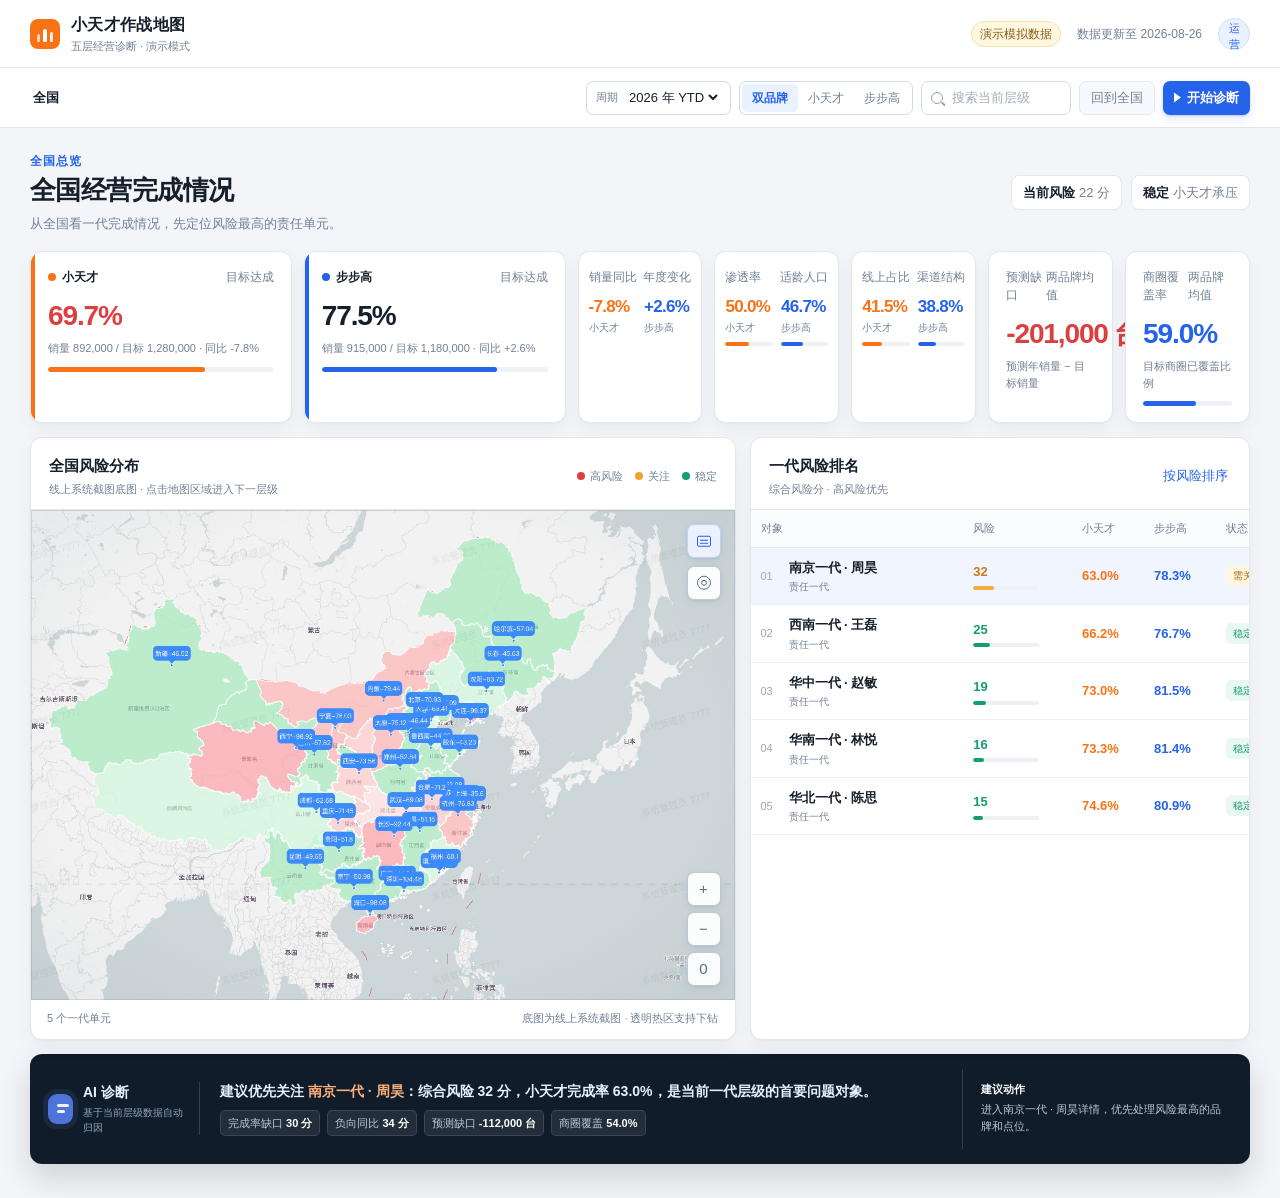
==== index.html @ 82225ecc "Add Pages entry point" ====
<!doctype html>
<html lang="zh-CN">
  <head>
    <meta charset="UTF-8" />
    <meta name="viewport" content="width=device-width, initial-scale=1.0" />
    <meta name="theme-color" content="#f3f5f8" />
    <title>小天才作战地图 · 五层经营诊断</title>
    <style>
:root {
  --bg: #f3f5f8;
  --surface: #ffffff;
  --surface-soft: #f7f9fc;
  --line: #e3e8ef;
  --line-strong: #d2dae4;
  --text: #16202d;
  --muted: #718096;
  --blue: #2563eb;
  --blue-soft: #eaf1ff;
  --orange: #f97316;
  --orange-soft: #fff1e8;
  --red: #dc3f3f;
  --red-soft: #fff0f0;
  --green: #159c70;
  --green-soft: #e9f8f2;
  --shadow: 0 1px 2px rgba(25, 45, 75, 0.035), 0 8px 20px rgba(25, 45, 75, 0.045);
  --radius: 12px;
}

* { box-sizing: border-box; }
html, body { min-height: 100%; }
body {
  margin: 0;
  background: var(--bg);
  color: var(--text);
  font-family: "PingFang SC", "Microsoft YaHei", -apple-system, BlinkMacSystemFont, "Segoe UI", sans-serif;
  font-size: 13px;
  line-height: 1.5;
  font-variant-numeric: tabular-nums;
  -webkit-font-smoothing: antialiased;
  -moz-osx-font-smoothing: grayscale;
}
button, input, select { font: inherit; }
button { cursor: pointer; transition-property: color, background-color, border-color, box-shadow, opacity, transform; transition-duration: 150ms; transition-timing-function: cubic-bezier(.2, 0, 0, 1); }
button:not(.map-hotspot):active { transform: scale(.96); }
button:focus-visible, input:focus-visible, select:focus-visible { outline: 3px solid rgba(37, 99, 235, 0.24); outline-offset: 2px; }

.app-shell { min-height: 100vh; }
.topbar {
  height: 68px;
  background: var(--surface);
  border-bottom: 1px solid var(--line);
  display: flex;
  align-items: center;
  justify-content: space-between;
  padding: 0 30px;
}
.brand-block, .topbar-right, .controls, .breadcrumb, .hero-row, .panel-head, .map-footer, .ai-panel, .ai-label, .ai-main, .ai-action { display: flex; align-items: center; }
.brand-block { gap: 11px; }
.brand-mark { width: 30px; height: 30px; background: var(--orange); border-radius: 8px; display: flex; align-items: flex-end; justify-content: center; gap: 3px; padding: 7px; }
.brand-mark span { width: 4px; background: #fff; border-radius: 2px 2px 1px 1px; }
.brand-mark span:nth-child(1) { height: 8px; opacity: .7; }
.brand-mark span:nth-child(2) { height: 13px; }
.brand-mark span:nth-child(3) { height: 10px; opacity: .86; }
.brand-title { font-weight: 700; font-size: 16px; letter-spacing: .02em; }
.brand-subtitle { color: var(--muted); font-size: 11px; margin-top: 1px; }
.topbar-right { gap: 16px; color: var(--muted); font-size: 12px; }
.demo-badge { color: #8b5b16; background: #fff7df; border: 1px solid #f5e3b2; padding: 3px 8px; border-radius: 99px; }
.avatar { width: 32px; height: 32px; border-radius: 50%; border: 1px solid #cfe0ff; background: var(--blue-soft); color: var(--blue); font-size: 11px; }

.controlbar { min-height: 60px; background: var(--surface); border-bottom: 1px solid var(--line); padding: 12px 30px; display: flex; align-items: center; justify-content: space-between; gap: 18px; }
.breadcrumb { gap: 6px; min-width: 0; overflow-x: auto; white-space: nowrap; }
.crumb { border: 0; background: transparent; color: var(--muted); padding: 5px 3px; }
.crumb.current { color: var(--text); font-weight: 600; }
.crumb:not(.current):hover { color: var(--blue); }
.crumb-sep { color: #aeb8c5; }
.controls { gap: 8px; flex-wrap: wrap; justify-content: flex-end; }
.select-control, .search-control { height: 34px; border: 1px solid var(--line-strong); border-radius: 7px; background: #fff; display: flex; align-items: center; }
.select-control { padding: 0 9px; gap: 7px; }
.select-control span { color: var(--muted); font-size: 11px; }
.select-control select { border: 0; outline: 0; background: transparent; color: var(--text); }
.brand-filter { display: inline-flex; border: 1px solid var(--line-strong); border-radius: 7px; padding: 2px; background: #fff; }
.filter-btn { border: 0; background: transparent; color: var(--muted); padding: 5px 10px; border-radius: 5px; font-size: 12px; white-space: nowrap; }
.filter-btn.active { color: var(--blue); background: var(--blue-soft); font-weight: 600; }
.search-control { width: 150px; padding: 0 9px; gap: 7px; }
.search-control input { width: 100%; border: 0; outline: 0; color: var(--text); background: transparent; }
.search-control input::placeholder { color: #a2adbb; }
.search-icon { width: 12px; height: 12px; border: 1.5px solid #93a2b5; border-radius: 50%; position: relative; flex: 0 0 auto; }
.search-icon::after { content: ""; position: absolute; width: 5px; height: 1.5px; background: #93a2b5; right: -4px; bottom: -2px; transform: rotate(45deg); border-radius: 2px; }
.ghost-btn, .primary-btn, .text-btn { border: 0; border-radius: 7px; height: 34px; padding: 0 11px; }
.ghost-btn { background: var(--surface-soft); color: var(--muted); border: 1px solid var(--line); }
.ghost-btn:hover { color: var(--blue); border-color: #b8cdf8; }
.primary-btn { background: var(--blue); color: #fff; font-weight: 600; box-shadow: 0 1px 2px rgba(16,64,145,.16), 0 4px 10px rgba(37,99,235,.15); }
.primary-btn:hover { background: #1d4ed8; box-shadow: 0 2px 4px rgba(16,64,145,.17), 0 6px 14px rgba(37,99,235,.18); }
.play-icon { width: 0; height: 0; border-top: 5px solid transparent; border-bottom: 5px solid transparent; border-left: 7px solid #fff; display: inline-block; margin-right: 6px; transform: translateY(.5px); }

.page-content { max-width: 1880px; margin: 0 auto; padding: 24px 30px 34px; }
.hero-row { justify-content: space-between; margin-bottom: 18px; }
.eyebrow { color: var(--blue); font-size: 12px; font-weight: 600; letter-spacing: .08em; }
h1, h2, p { margin: 0; }
h1 { font-size: 26px; line-height: 1.25; margin-top: 4px; letter-spacing: -.02em; text-wrap: balance; }
.hero-row p { color: var(--muted); margin-top: 7px; text-wrap: pretty; }
.hero-status { display: flex; gap: 9px; align-items: center; }
.status-chip { padding: 7px 11px; border-radius: 8px; border: 1px solid var(--line); background: var(--surface); color: var(--muted); }
.status-chip strong { color: var(--text); margin-right: 4px; }
.status-chip.danger { background: var(--red-soft); border-color: #f3cdcd; color: var(--red); }

.metric-grid { display: grid; grid-template-columns: repeat(9, minmax(0, 1fr)); gap: 12px; margin-bottom: 14px; }
.metric-card { background: var(--surface); border: 1px solid var(--line); border-radius: var(--radius); padding: 16px 17px; min-height: 126px; box-shadow: var(--shadow); }
.metric-card.brand-card { position: relative; overflow: hidden; }
.metric-card.brand-card { grid-column: span 2; }
.metric-card.brand-card::before { content: ""; position: absolute; inset: 0 auto 0 0; width: 4px; background: var(--brand-color); }
.metric-card-head { display: flex; justify-content: space-between; align-items: center; color: var(--muted); font-size: 12px; }
.brand-name { display: inline-flex; align-items: center; gap: 6px; color: var(--text); font-weight: 600; }
.brand-dot { width: 8px; height: 8px; border-radius: 50%; background: var(--brand-color); }
.metric-big { font-size: 28px; font-weight: 700; letter-spacing: -.04em; margin-top: 9px; font-variant-numeric: tabular-nums; white-space: nowrap; }
.metric-big.negative { color: var(--red); }
.metric-sub { color: var(--muted); margin-top: 3px; font-size: 11px; }
.metric-card .metric-bar { height: 5px; background: #eef2f7; border-radius: 99px; margin-top: 10px; overflow: hidden; }
.metric-card .metric-bar i { display: block; height: 100%; border-radius: 99px; background: var(--brand-color, var(--blue)); }
.metric-card.extra .metric-big { color: var(--blue); }
.metric-card.extra.warning .metric-big { color: var(--red); }
.compare-card { min-width: 0; padding-left: 10px; padding-right: 10px; }
.compare-card .metric-card-head { margin-bottom: 12px; gap: 5px; min-width: 0; }
.compare-card .metric-card-head span:first-child { white-space: nowrap; }
.compare-card .metric-card-head span:last-child { text-align: right; line-height: 1.25; }
.compare-values { display: grid; grid-template-columns: 1fr 1fr; gap: 8px; }
.compare-value { min-width: 0; }
.compare-value b { display: block; font-size: clamp(17px, 1.3vw, 20px); letter-spacing: -.04em; line-height: 1.1; white-space: nowrap; font-variant-numeric: tabular-nums; }
.compare-value b.orange { color: var(--orange); }
.compare-value b.blue { color: var(--blue); }
.compare-value span { display: block; color: var(--muted); font-size: 10px; margin-top: 3px; }
.compare-value .mini-bar { height: 4px; margin-top: 7px; border-radius: 99px; background: #edf1f5; overflow: hidden; }
.compare-value .mini-bar i { display: block; height: 100%; border-radius: 99px; }
.compare-value .mini-bar i.orange { background: var(--orange); }
.compare-value .mini-bar i.blue { background: var(--blue); }

.workspace-grid { display: grid; grid-template-columns: minmax(0, 1.17fr) minmax(470px, .83fr); gap: 14px; }
.panel { background: var(--surface); border: 1px solid var(--line); border-radius: var(--radius); box-shadow: var(--shadow); min-width: 0; }
.map-panel { overflow: hidden; }
.panel-head { justify-content: space-between; gap: 10px; padding: 17px 18px 12px; border-bottom: 1px solid var(--line); }
.panel-head h2 { font-size: 15px; font-weight: 700; }
.panel-head p { color: var(--muted); font-size: 11px; margin-top: 3px; }
.map-legend { display: flex; gap: 12px; color: var(--muted); font-size: 11px; white-space: nowrap; }
.map-legend span { display: inline-flex; align-items: center; gap: 5px; }
.legend-dot { width: 8px; height: 8px; border-radius: 50%; display: inline-block; }
.legend-dot.critical { background: var(--red); }
.legend-dot.watch { background: #f1a22c; }
.legend-dot.stable { background: var(--green); }
.map-stage { height: 490px; background: #edf1f0; position: relative; overflow: hidden; cursor: grab; touch-action: none; }
.map-stage:active, .map-stage.panning { cursor: grabbing; }
.map-stage::before { content: ""; position: absolute; inset: 0; opacity: .28; background-image: linear-gradient(rgba(117,139,163,.05) 1px, transparent 1px), linear-gradient(90deg, rgba(117,139,163,.05) 1px, transparent 1px); background-size: 52px 52px; pointer-events: none; }
.map-stage svg { width: 100%; height: 100%; display: block; position: relative; z-index: 1; }
.map-canvas { position: absolute; inset: 0; }
.map-canvas::after { content: ""; position: absolute; inset: 0; pointer-events: none; background: radial-gradient(ellipse at center, transparent 67%, rgba(110,132,155,.08) 100%); }
.map-screen-canvas { overflow: hidden; }
.map-image-viewport { position: absolute; inset: 0; transform-origin: center; transition: transform .14s ease-out; will-change: transform; contain: layout paint; }
.map-stage.panning .map-image-viewport { transition: none; }
.map-image-viewport > img { width: 100%; height: 100%; object-fit: cover; object-position: var(--map-position, center); display: block; pointer-events: none; user-select: none; outline: 1px solid oklch(0 0 0 / 0.1); outline-offset: -1px; }
.map-hotspot { position: absolute; z-index: 2; border: 0; border-radius: 8px; background: transparent; color: transparent; padding: 0; cursor: pointer; transform: none; filter: none; }
.map-hotspot.risk-focus { z-index: 4; }
.map-hotspot:hover, .map-hotspot:focus-visible { background: rgba(37,99,235,.08); box-shadow: inset 0 0 0 2px rgba(37,99,235,.75), 0 0 0 3px rgba(255,255,255,.45); outline: 0; }
.map-hotspot span { position: absolute; left: 50%; top: -27px; transform: translateX(-50%); padding: 4px 7px; white-space: nowrap; border-radius: 5px; background: rgba(20,35,54,.92); color: #fff; font-size: 10px; line-height: 1.2; opacity: 0; pointer-events: none; transition: opacity .15s; }
.map-hotspot:hover span, .map-hotspot:focus-visible span { opacity: 1; }
.map-tools { position: absolute; right: 14px; top: 14px; z-index: 5; display: flex; flex-direction: column; gap: 8px; }
.map-tool-btn, .map-zoom-btn { width: 34px; height: 34px; border: 1px solid rgba(183,198,214,.95); background: rgba(255,255,255,.92); color: #5b6d83; border-radius: 7px; display: inline-flex; align-items: center; justify-content: center; box-shadow: 0 1px 2px rgba(41,59,83,.08), 0 3px 8px rgba(41,59,83,.07); font-size: 15px; position: relative; }
.map-tool-btn::before, .map-zoom-btn::before { content: ""; position: absolute; inset: -3px; }
.map-tool-btn:hover, .map-zoom-btn:hover { color: var(--blue); border-color: #a9c3f7; background: #fff; }
.map-tool-btn.active { color: var(--blue); background: var(--blue-soft); border-color: #bfd1f8; }
.tool-layers { width: 14px; height: 11px; border: 1.5px solid currentColor; border-radius: 2px; position: relative; transform: translateY(-.25px); }
.tool-layers::before, .tool-layers::after { content: ""; position: absolute; left: 2px; right: 2px; height: 1px; background: currentColor; }
.tool-layers::before { top: 3px; }.tool-layers::after { top: 6px; }
.tool-target { width: 14px; height: 14px; border: 1.5px solid currentColor; border-radius: 50%; position: relative; transform: translateY(-.25px); }
.tool-target::after { content: ""; position: absolute; inset: 3px; border: 1.5px solid currentColor; border-radius: 50%; }
.map-zoom { position: absolute; right: 14px; bottom: 14px; z-index: 5; display: flex; flex-direction: column; gap: 6px; }
.map-layer-chip { position: absolute; left: 14px; top: 14px; z-index: 5; color: #64758a; font-size: 10px; background: rgba(255,255,255,.86); border: 1px solid rgba(183,198,214,.8); border-radius: 5px; padding: 5px 7px; }
.map-brand-legend { position: absolute; left: 14px; bottom: 14px; z-index: 5; display: flex; gap: 9px; align-items: center; color: #5d7088; font-size: 10px; background: rgba(255,255,255,.88); border: 1px solid rgba(183,198,214,.78); border-radius: 5px; padding: 5px 7px; }
.map-brand-legend span { display: inline-flex; align-items: center; gap: 4px; }
.map-store-swatch, .map-poi-swatch { width: 8px; height: 8px; border-radius: 50%; display: inline-block; border: 1.5px solid #fff; box-shadow: 0 0 0 1px rgba(64,82,105,.15); }
.map-store-swatch { background: #f97316; }
.map-poi-swatch { background: #3b82f6; }
.map-grid-roads path { fill: none; stroke: #fff; stroke-width: 2.1; opacity: .94; stroke-linecap: round; }
.map-grid-roads path:nth-child(2) { stroke-width: 3.5; }
.map-minor-roads path { fill: none; stroke: rgba(255,255,255,.62); stroke-width: 1.1; stroke-linecap: round; }
.map-water { fill: #cbd7d9; }
.map-river { fill: none; stroke: #c9d7d9; stroke-width: 26; opacity: .9; }
.map-river.tributary { stroke-width: 11; opacity: .72; }
.base-city circle { fill: #ff4d4f; stroke: #fff; stroke-width: 1; }
.base-city text { fill: #4d555f; font-size: 11px; font-weight: 500; }
.country-outline { fill: rgba(224,240,243,.46); stroke: #d7e1e5; stroke-width: 2; stroke-linejoin: round; pointer-events: none; }
.island-outline { fill: rgba(224,240,243,.46); stroke: #d7e1e5; stroke-width: 1.4; }
.country-border { fill: none; stroke: #91a9b6; stroke-width: 2.2; stroke-linejoin: round; pointer-events: none; }
.island-outline.filled { fill: #aee7c8; stroke: #fff; stroke-width: 1.8; }
.city-outline { fill: rgba(217,235,245,.32); stroke: #1762d3; stroke-width: 2.5; stroke-linejoin: round; }
.generation-outline { fill: rgba(180,235,202,.2); stroke: #8ac9a5; stroke-width: 2.2; }
.district-outline { fill: rgba(217,235,245,.34); }
.business-outline { fill: rgba(247,196,220,.23); }
.context-region { opacity: .82; pointer-events: none; }
.system-boundary { stroke-linejoin: round; transition: filter .16s, opacity .16s; }
.generation-boundary { stroke: #fff; stroke-width: 2.4; }
.system-value-label rect { fill: #3f8fff; filter: drop-shadow(0 2px 3px rgba(20,70,140,.16)); }
.system-value-label text { fill: #fff; font-size: 11px; }
.system-name-label rect { fill: rgba(255,255,255,.94); stroke: #d4dae2; stroke-width: 1; filter: drop-shadow(0 2px 3px rgba(25,45,75,.08)); }
.system-name-label text { fill: #333d4a; font-size: 11px; font-weight: 600; }
.cluster-marker text { fill: #fff; font-size: 9px; font-weight: 700; pointer-events: none; }
.brand-cluster { fill: #ff970f; stroke: #fff; stroke-width: 2.5; filter: drop-shadow(0 2px 4px rgba(255,125,0,.35)); }
.count-cluster { fill: #4388f5; stroke: #fff; stroke-width: 2; }
.cluster-marker .count-text { font-size: 8px; }
.map-poi { fill: #3b82f6; stroke: #fff; stroke-width: 2; }
.map-store { fill: #f97316; stroke: #fff; stroke-width: 2; }
.map-marker-label { pointer-events: none; font-size: 9px; fill: #3c5c80; }
.map-region { cursor: pointer; transition: filter .18s, opacity .18s, transform .18s; transform-box: fill-box; transform-origin: center; }
.map-region:hover { filter: saturate(1.12) brightness(1.02); transform: scale(1.008); }
.map-hotspot.map-region:hover { filter: none; transform: none; }
.map-region.selected .system-boundary { stroke: #0f5ed7; stroke-width: 3.2; }
.map-region.dimmed { opacity: .35; }
.map-label { pointer-events: none; font-size: 14px; font-weight: 600; fill: #243449; }
.map-label-sub { pointer-events: none; font-size: 11px; fill: #60738c; }
.map-pulse { animation: pulse 2.3s ease-in-out infinite; transform-origin: center; transform-box: fill-box; }
.mall-marker .brand-cluster { filter: drop-shadow(0 2px 6px rgba(255,125,0,.42)); }
.mall-name text { font-size: 10px; }
@keyframes pulse { 0%, 100% { opacity: .95; r: 7; } 50% { opacity: .45; r: 11; } }
.map-footer { justify-content: space-between; padding: 10px 16px 12px; color: var(--muted); font-size: 11px; }
.map-note { text-align: right; }

.ranking-panel { min-height: 557px; display: flex; flex-direction: column; }
.text-btn { color: var(--blue); background: transparent; padding: 0 3px; height: 28px; }
.ranking-table-wrap { overflow: auto; flex: 1; }
.ranking-table { width: 100%; border-collapse: collapse; min-width: 620px; }
.ranking-table th { position: sticky; top: 0; z-index: 2; background: #fbfcfe; color: var(--muted); font-size: 11px; text-align: left; font-weight: 500; padding: 10px 10px; border-bottom: 1px solid var(--line); white-space: nowrap; }
.ranking-table td { padding: 10px; border-bottom: 1px solid #edf0f4; vertical-align: middle; white-space: nowrap; }
.ranking-row { cursor: pointer; transition: background .15s; }
.ranking-row:hover td { background: #f7faff; }
.ranking-row.current td { background: #f0f5ff; }
.object-cell { display: flex; align-items: center; gap: 8px; min-width: 148px; }
.rank-index { width: 20px; color: #9aa8b8; font-size: 11px; }
.object-name { font-weight: 600; color: var(--text); }
.object-meta { color: var(--muted); font-size: 10px; margin-top: 2px; }
.risk-cell { min-width: 86px; }
.risk-score { font-weight: 700; }
.risk-score.high { color: var(--red); }
.risk-score.mid { color: #c77b15; }
.risk-score.low { color: var(--green); }
.risk-bar { height: 4px; width: 66px; background: #edf1f5; border-radius: 99px; margin-top: 4px; overflow: hidden; }
.risk-bar i { display: block; height: 100%; border-radius: 99px; }
.risk-bar i.high { background: var(--red); }
.risk-bar i.mid { background: #efad3a; }
.risk-bar i.low { background: var(--green); }
.brand-rate { font-weight: 700; }
.brand-rate.xiaotiancai { color: var(--orange); }
.brand-rate.bbk { color: var(--blue); }
.status-pill { display: inline-flex; padding: 3px 7px; border-radius: 5px; font-size: 10px; }
.status-pill.high { color: var(--red); background: var(--red-soft); }
.status-pill.mid { color: #a9680f; background: #fff6df; }
.status-pill.low { color: var(--green); background: var(--green-soft); }
.detail-btn { border: 1px solid var(--line); background: #fff; color: var(--muted); border-radius: 5px; padding: 4px 7px; font-size: 11px; }
.detail-btn:hover { border-color: #b6caf4; color: var(--blue); }
.empty-state { text-align: center; color: var(--muted); padding: 50px 20px; }

.ai-panel { margin-top: 14px; min-height: 110px; background: #111c2b; border-radius: var(--radius); color: #e9f0fa; padding: 15px 18px; gap: 20px; box-shadow: 0 14px 30px rgba(17,28,43,.16); }
.ai-label { gap: 10px; width: 152px; flex: 0 0 auto; border-right: 1px solid rgba(220,232,247,.16); padding-right: 16px; }
.ai-orb { width: 30px; height: 30px; border-radius: 9px; background: #4f74d9; position: relative; box-shadow: 0 0 0 5px rgba(105,133,255,.1); }
.ai-orb::before, .ai-orb::after { content: ""; position: absolute; background: #fff; opacity: .9; border-radius: 99px; }
.ai-orb::before { width: 12px; height: 3px; left: 9px; top: 10px; }
.ai-orb::after { width: 8px; height: 3px; left: 9px; top: 16px; }
.ai-title { font-weight: 700; font-size: 14px; }
.ai-caption { color: #91a5bc; font-size: 10px; margin-top: 2px; }
.ai-main { align-items: flex-start; flex-direction: column; gap: 8px; min-width: 0; flex: 1; }
.ai-conclusion { font-size: 14px; line-height: 1.5; font-weight: 600; text-wrap: pretty; }
.ai-conclusion strong { color: #ffb17a; }
.ai-evidence { display: flex; gap: 7px; flex-wrap: wrap; }
.evidence-chip { color: #b9c9dc; background: rgba(255,255,255,.08); border: 1px solid rgba(220,232,247,.13); padding: 4px 7px; border-radius: 5px; font-size: 11px; }
.evidence-chip b { color: #fff; }
.ai-action { flex: 0 0 auto; border-left: 1px solid rgba(220,232,247,.16); padding-left: 18px; max-width: 270px; align-self: stretch; }
.ai-action-text { color: #b9c9dc; font-size: 11px; line-height: 1.6; }
.ai-action-text b { color: #fff; display: block; margin-bottom: 2px; }

.detail-drawer { position: fixed; inset: 0; z-index: 50; pointer-events: none; visibility: hidden; transition: visibility 0s linear .22s; }
.detail-drawer.open { pointer-events: auto; visibility: visible; transition-delay: 0s; }
.drawer-backdrop { position: absolute; inset: 0; background: rgba(11,24,40,.3); opacity: 0; transition: opacity .2s; }
.detail-drawer.open .drawer-backdrop { opacity: 1; }
.drawer-sheet { position: absolute; top: 0; right: 0; width: min(430px, 100vw); height: 100%; background: var(--surface); box-shadow: -12px 0 28px rgba(16,33,56,.14), -1px 0 0 rgba(18,40,71,.06); transform: translateX(32px); opacity: 0; transition: transform .22s cubic-bezier(.2, 0, 0, 1), opacity .18s ease-out; display: flex; flex-direction: column; will-change: transform, opacity; }
.detail-drawer.open .drawer-sheet { transform: translateX(0); opacity: 1; }
.drawer-head { padding: 23px 23px 17px; border-bottom: 1px solid var(--line); display: flex; justify-content: space-between; align-items: flex-start; }
.drawer-kicker { color: var(--blue); font-size: 11px; font-weight: 600; margin-bottom: 4px; }
.drawer-head h2 { font-size: 21px; letter-spacing: -.02em; }
.close-btn { width: 34px; height: 34px; border-radius: 8px; border: 1px solid var(--line); background: #fff; color: var(--muted); font-size: 22px; line-height: 24px; position: relative; }
.close-btn::before { content: ""; position: absolute; inset: -3px; }
.close-btn:hover { color: var(--text); background: var(--surface-soft); }
.drawer-body { overflow-y: auto; padding: 18px 23px 28px; }
.drawer-section { border-top: 1px solid var(--line); padding-top: 15px; margin-top: 16px; }
.drawer-section:first-child { border-top: 0; padding-top: 0; margin-top: 0; }
.drawer-section-title { font-weight: 700; font-size: 12px; margin-bottom: 10px; }
.drawer-metric-grid { display: grid; grid-template-columns: 1fr 1fr; gap: 8px; }
.drawer-metric { background: var(--surface-soft); border: 1px solid var(--line); border-radius: 8px; padding: 9px 10px; }
.drawer-metric span { display: block; color: var(--muted); font-size: 10px; }
.drawer-metric b { display: block; margin-top: 3px; font-size: 16px; }
.drawer-metric b.orange { color: var(--orange); }
.drawer-metric b.blue { color: var(--blue); }
.drawer-metric b.red { color: var(--red); }
.risk-breakdown { display: grid; gap: 8px; }
.break-row { display: grid; grid-template-columns: 92px 1fr 38px; gap: 7px; align-items: center; font-size: 11px; color: var(--muted); }
.break-bar { height: 6px; background: #edf1f5; border-radius: 99px; overflow: hidden; }
.break-bar i { height: 100%; display: block; border-radius: 99px; background: var(--red); }
.break-row b { color: var(--text); text-align: right; }
.evidence-list { margin: 0; padding-left: 17px; color: var(--muted); font-size: 12px; line-height: 1.65; }
.evidence-list li + li { margin-top: 5px; }
.drawer-action { background: var(--blue-soft); color: #31518a; border: 1px solid #cbdcff; padding: 11px 12px; border-radius: 8px; font-size: 12px; line-height: 1.6; }
.drawer-action b { color: var(--blue); display: block; margin-bottom: 2px; }

.toast { position: fixed; left: 50%; bottom: 28px; transform: translate(-50%, 12px); background: #172438; color: #fff; padding: 10px 14px; border-radius: 7px; box-shadow: 0 5px 14px rgba(17,28,43,.18); opacity: 0; pointer-events: none; transition: opacity .18s ease-out, transform .18s cubic-bezier(.2, 0, 0, 1); z-index: 80; will-change: transform, opacity; }
.toast.show { opacity: 1; transform: translate(-50%, 0); }
.sr-only { position: absolute; width: 1px; height: 1px; padding: 0; margin: -1px; overflow: hidden; clip: rect(0,0,0,0); white-space: nowrap; border: 0; }

@media (max-width: 1240px) {
  .topbar, .controlbar, .page-content { padding-left: 20px; padding-right: 20px; }
  .metric-grid { grid-template-columns: repeat(5, 1fr); }
  .metric-card.brand-card { grid-column: span 2; }
  .workspace-grid { grid-template-columns: minmax(0, 1fr); }
  .ranking-panel { min-height: 420px; }
}
@media (max-width: 780px) {
  .topbar { height: auto; min-height: 64px; gap: 10px; padding-top: 11px; padding-bottom: 11px; }
  .updated { display: none; }
  .controlbar { align-items: flex-start; flex-direction: column; }
  .controls { justify-content: flex-start; width: 100%; }
  .hero-row { align-items: flex-start; flex-direction: column; gap: 12px; }
  h1 { font-size: 22px; }
  .metric-grid { grid-template-columns: 1fr 1fr; }
  .metric-card.brand-card { grid-column: span 2; }
  .map-stage { height: 360px; }
  .map-legend { display: none; }
  .map-footer { align-items: flex-start; flex-direction: column; gap: 5px; }
  .map-note { text-align: left; }
  .ai-panel { align-items: flex-start; flex-direction: column; gap: 12px; }
  .ai-label { width: 100%; border-right: 0; border-bottom: 1px solid rgba(220,232,247,.16); padding: 0 0 11px; }
  .ai-action { width: 100%; border-left: 0; border-top: 1px solid rgba(220,232,247,.16); padding: 10px 0 0; max-width: none; }
}
@media (prefers-reduced-motion: reduce) {
  *, *::before, *::after { scroll-behavior: auto !important; transition-duration: .01ms !important; animation-duration: .01ms !important; animation-iteration-count: 1 !important; }
}
@media (max-width: 480px) {
  .topbar, .controlbar, .page-content { padding-left: 14px; padding-right: 14px; }
  .brand-title { font-size: 14px; }
  .controls > * { max-width: 100%; }
  .search-control { flex: 1 1 150px; }
  .metric-grid { grid-template-columns: 1fr; }
  .metric-card.brand-card { grid-column: span 1; }
}

</style>
    <meta name="standalone-build" content="true" />
  </head>
  <body>
    <div class="app-shell">
      <header class="topbar">
        <div class="brand-block">
          <div class="brand-mark" aria-hidden="true"><span></span><span></span><span></span></div>
          <div>
            <div class="brand-title">小天才作战地图</div>
            <div class="brand-subtitle">五层经营诊断 · 演示模式</div>
          </div>
        </div>
        <div class="topbar-right">
          <span class="demo-badge">演示模拟数据</span>
          <span class="updated">数据更新至 2026-08-26</span>
          <button class="avatar" type="button" aria-label="当前用户">运营</button>
        </div>
      </header>

      <section class="controlbar" aria-label="筛选和路径控制">
        <div class="breadcrumb" id="breadcrumb"></div>
        <div class="controls">
          <label class="select-control">
            <span>周期</span>
            <select id="periodSelect" aria-label="选择数据周期">
              <option value="2026">2026 年 YTD</option>
              <option value="2025">2025 年 YTD</option>
            </select>
          </label>
          <div class="brand-filter" role="group" aria-label="品牌筛选">
            <button type="button" class="filter-btn active" data-brand="all">双品牌</button>
            <button type="button" class="filter-btn" data-brand="xiaotiancai">小天才</button>
            <button type="button" class="filter-btn" data-brand="bbk">步步高</button>
          </div>
          <label class="search-control">
            <span class="search-icon" aria-hidden="true"></span>
            <input id="searchInput" type="search" placeholder="搜索当前层级" aria-label="搜索当前层级" />
          </label>
          <button id="resetBtn" class="ghost-btn" type="button">回到全国</button>
          <button id="guideBtn" class="primary-btn" type="button"><span class="play-icon" aria-hidden="true"></span>开始诊断</button>
        </div>
      </section>

      <main class="page-content">
        <section class="hero-row">
          <div>
            <div class="eyebrow" id="levelEyebrow">全国总览</div>
            <h1 id="pageTitle">全国经营完成情况</h1>
            <p id="pageDescription">从全国看一代完成情况，先定位风险最高的责任单元。</p>
          </div>
          <div class="hero-status" id="heroStatus"></div>
        </section>

        <section class="metric-grid" id="metricGrid" aria-label="核心指标"></section>

        <section class="workspace-grid">
          <section class="panel map-panel">
            <div class="panel-head">
              <div>
                <h2 id="mapTitle">全国风险分布</h2>
                <p id="mapHint">点击区域或标记，进入下一层级</p>
              </div>
              <div class="map-legend" aria-label="风险图例">
                <span><i class="legend-dot critical"></i>高风险</span>
                <span><i class="legend-dot watch"></i>关注</span>
                <span><i class="legend-dot stable"></i>稳定</span>
              </div>
            </div>
            <div class="map-stage" id="mapStage"></div>
            <div class="map-footer">
              <span id="mapCount"></span>
              <span class="map-note">颜色深浅代表综合风险分，边框高亮为当前诊断对象</span>
            </div>
          </section>

          <section class="panel ranking-panel">
            <div class="panel-head">
              <div>
                <h2 id="rankingTitle">一代风险排名</h2>
                <p id="rankingHint">综合风险分 · 高风险优先</p>
              </div>
              <button class="text-btn" type="button" id="sortBtn">按风险排序</button>
            </div>
            <div class="ranking-table-wrap">
              <table class="ranking-table">
                <thead>
                  <tr>
                    <th>对象</th>
                    <th>风险</th>
                    <th>小天才</th>
                    <th>步步高</th>
                    <th>状态</th>
                    <th><span class="sr-only">操作</span></th>
                  </tr>
                </thead>
                <tbody id="rankingBody"></tbody>
              </table>
              <div class="empty-state" id="emptyState" hidden>没有匹配的对象，请尝试其他关键词。</div>
            </div>
          </section>
        </section>

        <section class="ai-panel" id="aiPanel" aria-live="polite">
          <div class="ai-label">
            <span class="ai-orb" aria-hidden="true"></span>
            <div>
              <div class="ai-title">AI 诊断</div>
              <div class="ai-caption">基于当前层级数据自动归因</div>
            </div>
          </div>
          <div class="ai-main">
            <div class="ai-conclusion" id="aiConclusion"></div>
            <div class="ai-evidence" id="aiEvidence"></div>
          </div>
          <div class="ai-action" id="aiAction"></div>
        </section>
      </main>

      <aside class="detail-drawer" id="detailDrawer" aria-hidden="true">
        <div class="drawer-backdrop" id="drawerBackdrop"></div>
        <div class="drawer-sheet" role="dialog" aria-modal="true" aria-labelledby="drawerTitle">
          <div class="drawer-head">
            <div>
              <div class="drawer-kicker" id="drawerKicker">对象详情</div>
              <h2 id="drawerTitle">—</h2>
            </div>
            <button type="button" class="close-btn" id="drawerClose" aria-label="关闭详情">×</button>
          </div>
          <div class="drawer-body" id="drawerBody"></div>
        </div>
      </aside>

      <div class="toast" id="toast" role="status" aria-live="polite"></div>
    </div>
    <script>
const clamp = (n, min = 0, max = 100) => Math.max(min, Math.min(max, n));
const fmt = n => Number(n).toLocaleString("zh-CN");
const pct = n => `${Number(n).toFixed(1)}%`;
const signedPct = n => `${n >= 0 ? "+" : ""}${Number(n).toFixed(1)}%`;

const brandMeta = {
  xiaotiancai: { label: "小天才", color: "#f97316", cls: "orange" },
  bbk: { label: "步步高", color: "#2563eb", cls: "blue" }
};

function metrics(target, actual, forecast, yoy, coverage) {
  const achieve = (actual / target) * 100;
  return { target, actual, forecast, yoy, coverage, achieve, gap: forecast - target };
}

function node(id, name, level, x, y, metricsByBrand, children = [], meta = {}) {
  return { id, name, level, x, y, metrics: metricsByBrand, children, ...meta };
}

const tree = node("national", "全国", "national", 0, 0, {
  xiaotiancai: metrics(1280000, 892000, 1010000, -7.8, 61),
  bbk: metrics(1180000, 915000, 1048000, 2.6, 57)
}, [
  node("gen-east", "南京一代 · 周昊", "generation", 15, 19, { xiaotiancai: metrics(360000, 226800, 248000, -14.2, 54), bbk: metrics(320000, 250400, 286000, -2.8, 50) }, [
    node("city-nanjing", "南京市", "city", 13, 20, { xiaotiancai: metrics(98000, 57620, 62800, -18.6, 47), bbk: metrics(86000, 64300, 74700, -4.4, 44) }, [
      node("district-gulou", "鼓楼区片区", "district", 19, 21, { xiaotiancai: metrics(29000, 14400, 15700, -23.2, 39), bbk: metrics(26000, 17200, 20600, -6.7, 42) }, [
        node("biz-hunan", "湖南路核心商圈", "business", 18, 20, { xiaotiancai: metrics(9200, 3780, 4040, -26.5, 28), bbk: metrics(8300, 4520, 5090, -7.8, 32) }, [], { traffic: "18.6 万/月", stores: 6, mall: "中央商场", action: "优先恢复核心商圈陈列覆盖，联动中央商场做周末体验场。" }),
        node("biz-xinjiekou", "新街口核心商圈", "business", 25, 28, { xiaotiancai: metrics(7600, 2888, 3170, -31.2, 25), bbk: metrics(6800, 4020, 4550, -12.1, 29) }, [], { traffic: "26.4 万/月", stores: 8, mall: "德基广场", action: "巡检下滑门店并补齐竞品高密点位，优先守住德基周边客流。" }),
        node("biz-xuanwumen", "玄武门商圈", "business", 37, 19, { xiaotiancai: metrics(6800, 3450, 3820, -16.8, 43), bbk: metrics(6100, 3610, 4210, -2.9, 39) }, [], { traffic: "14.1 万/月", stores: 5, mall: "南京商厦", action: "提高 S/A 级商圈覆盖率，复制华东一代的 Mall 联营打法。" })
      ]),
      node("district-yuhua", "雨花台区片区", "district", 40, 38, { xiaotiancai: metrics(24000, 14640, 16800, -8.9, 58), bbk: metrics(22000, 16720, 18800, 5.2, 55) }, [
        node("biz-yuhua", "雨花客厅商圈", "business", 39, 38, { xiaotiancai: metrics(7200, 4560, 5190, -9.4, 57), bbk: metrics(6600, 5010, 5930, 4.8, 55) }, [], { traffic: "22.7 万/月", stores: 7, mall: "雨花客厅", action: "保持双品牌覆盖，提升低效门店的体验转化。" }),
        node("biz-software", "软件大道商圈", "business", 48, 31, { xiaotiancai: metrics(6100, 3970, 4510, -5.1, 62), bbk: metrics(5400, 4100, 4680, 7.2, 58) }, [], { traffic: "16.8 万/月", stores: 5, mall: "楚翘城", action: "加强企业团购与线上预约，放大高适龄人口优势。" })
      ]),
      node("district-jiangning", "江宁区片区", "district", 51, 55, { xiaotiancai: metrics(26000, 19380, 21900, -3.1, 64), bbk: metrics(23000, 18860, 21200, 1.5, 62) }, [
        node("biz-dongshan", "东山商圈", "business", 53, 55, { xiaotiancai: metrics(7900, 6020, 6940, -2.2, 66), bbk: metrics(7000, 5740, 6480, 2.3, 63) }, [], { traffic: "13.9 万/月", stores: 6, mall: "江宁万达", action: "稳住主力商圈，推进双品牌陈列标准化。" }),
        node("biz-fangshan", "方山商圈", "business", 60, 47, { xiaotiancai: metrics(5300, 3580, 4060, -6.5, 56), bbk: metrics(4800, 3760, 4260, 0.3, 53) }, [], { traffic: "9.4 万/月", stores: 4, mall: "砂之船", action: "补齐 Mall 点位，关注年轻家庭客群的体验转化。" })
      ])
    ]),
    node("city-hangzhou", "镇江市", "city", 41, 41, { xiaotiancai: metrics(146000, 100740, 112500, -7.2, 66), bbk: metrics(132000, 109560, 125700, 3.9, 61) }, [
      node("district-binjiang", "京口区片区", "district", 44, 39, { xiaotiancai: metrics(36000, 24500, 27900, -6.2, 69), bbk: metrics(32000, 25300, 29200, 4.4, 65) }, [
        node("biz-binjiang", "大市口核心商圈", "business", 45, 40, { xiaotiancai: metrics(9200, 6680, 7700, -4.5, 72), bbk: metrics(8400, 6920, 8150, 6.2, 68) }, [], { traffic: "16.6 万/月", stores: 9, mall: "镇江苏宁广场", action: "保持高覆盖，输出可复制的体验店模型。" })
      ]),
      node("district-xihu", "润州区片区", "district", 58, 33, { xiaotiancai: metrics(32000, 22600, 25500, -5.1, 71), bbk: metrics(29000, 23100, 26500, 5.4, 68) }, [
        node("biz-lake", "万达广场商圈", "business", 58, 32, { xiaotiancai: metrics(8700, 6300, 7280, -2.3, 73), bbk: metrics(7900, 6510, 7520, 7.1, 70) }, [], { traffic: "21.3 万/月", stores: 8, mall: "镇江万达广场", action: "强化高客流商圈的旗舰店体验和新品首发。" })
      ])
    ]),
    node("city-suzhou", "扬州市", "city", 62, 59, { xiaotiancai: metrics(116000, 74240, 83800, -9.8, 59), bbk: metrics(104000, 80100, 90100, 1.7, 56) }, [
      node("district-gusu", "邗江区片区", "district", 62, 58, { xiaotiancai: metrics(27000, 16000, 18200, -12.7, 52), bbk: metrics(24000, 17500, 20300, 2.8, 49) }, [
        node("biz-guanqian", "京华城商圈", "business", 64, 58, { xiaotiancai: metrics(7400, 3780, 4280, -18.2, 43), bbk: metrics(6600, 4200, 4860, -1.1, 40) }, [], { traffic: "18.2 万/月", stores: 7, mall: "扬州京华城", action: "重做核心门店动销排班，提升竞品高峰时段的拦截率。" })
      ])
    ])
  ]),
  node("gen-south", "华南一代 · 林悦", "generation", 49, 18, { xiaotiancai: metrics(286000, 209780, 241500, -4.8, 65), bbk: metrics(264000, 214920, 247800, 4.1, 62) }, [
    node("city-dongguan", "东莞市", "city", 48, 20, { xiaotiancai: metrics(98000, 72000, 82000, -2.4, 68), bbk: metrics(88000, 74500, 84200, 6.8, 65) }, [
      node("district-nancheng", "南城区片区", "district", 51, 21, { xiaotiancai: metrics(25000, 18700, 21500, -3.4, 72), bbk: metrics(22000, 19300, 22600, 7.4, 69) }, [
        node("biz-guancheng", "国贸城商圈", "business", 52, 21, { xiaotiancai: metrics(6800, 5220, 5960, -1.8, 74), bbk: metrics(6100, 5440, 6350, 8.2, 70) }, [], { traffic: "33.2 万/月", stores: 9, mall: "东莞国贸城", action: "延续高覆盖策略，增加周末亲子体验场次。" })
      ])
    ]),
    node("city-shenzhen", "深圳市", "city", 70, 27, { xiaotiancai: metrics(142000, 106500, 121800, -3.3, 71), bbk: metrics(128000, 112400, 129200, 5.6, 68) }, [
      node("district-nanshan", "南山区片区", "district", 70, 28, { xiaotiancai: metrics(36000, 27800, 31800, -1.6, 75), bbk: metrics(32000, 28800, 33100, 6.3, 71) }, [
        node("biz-houhai", "后海商圈", "business", 69, 27, { xiaotiancai: metrics(9800, 7840, 8840, 0.8, 78), bbk: metrics(8700, 8010, 9260, 7.9, 74) }, [], { traffic: "41.8 万/月", stores: 11, mall: "深圳湾万象城", action: "保持双品牌领先，沉淀高客流商圈打法。" })
      ])
    ])
  ]),
  node("gen-north", "华北一代 · 陈思", "generation", 77, 22, { xiaotiancai: metrics(248000, 185000, 214000, -3.2, 63), bbk: metrics(236000, 191000, 220500, 4.8, 60) }, [
    node("city-beijing", "北京市", "city", 77, 22, { xiaotiancai: metrics(122000, 93100, 107000, -1.5, 67), bbk: metrics(116000, 96500, 111800, 5.7, 64) }, [
      node("district-chaoyang", "朝阳区片区", "district", 79, 23, { xiaotiancai: metrics(35000, 28000, 31900, -2.2, 72), bbk: metrics(32000, 29200, 33800, 6.2, 69) }, [
        node("biz-sanlitun", "三里屯商圈", "business", 80, 22, { xiaotiancai: metrics(9200, 7700, 8840, 0.9, 78), bbk: metrics(8400, 7920, 9100, 7.1, 74) }, [], { traffic: "39.5 万/月", stores: 10, mall: "三里屯太古里", action: "保持高覆盖并推进旗舰店升级。" })
      ])
    ])
  ]),
  node("gen-central", "华中一代 · 赵敏", "generation", 31, 65, { xiaotiancai: metrics(212000, 154760, 177000, -5.3, 58), bbk: metrics(198000, 161400, 185500, 1.8, 54) }, [
    node("city-wuhan", "武汉市", "city", 30, 66, { xiaotiancai: metrics(98000, 70200, 81000, -6.1, 57), bbk: metrics(92000, 75500, 87000, 1.3, 53) }, [
      node("district-wuchang", "武昌区片区", "district", 31, 65, { xiaotiancai: metrics(29000, 19300, 22000, -8.2, 52), bbk: metrics(26000, 20500, 23700, 0.9, 48) }, [
        node("biz-chuhehan", "楚河汉街商圈", "business", 30, 65, { xiaotiancai: metrics(7800, 4440, 5120, -11.4, 44), bbk: metrics(7000, 4930, 5660, -1.4, 41) }, [], { traffic: "27.4 万/月", stores: 7, mall: "汉街万达", action: "补齐 S/A 级商圈覆盖，优先修复低完成门店。" })
      ])
    ])
  ]),
  node("gen-west", "西南一代 · 王磊", "generation", 72, 70, { xiaotiancai: metrics(174000, 115260, 136500, -8.4, 55), bbk: metrics(162000, 124200, 144000, 0.6, 51) }, [
    node("city-chengdu", "成都市", "city", 72, 69, { xiaotiancai: metrics(92000, 62000, 73300, -9.6, 54), bbk: metrics(86000, 66400, 77000, 1.1, 49) }, [
      node("district-jinjiang", "锦江区片区", "district", 72, 70, { xiaotiancai: metrics(26000, 16500, 19500, -12.8, 48), bbk: metrics(24000, 18100, 21000, -0.6, 44) }, [
        node("biz-taikooli", "太古里商圈", "business", 73, 69, { xiaotiancai: metrics(7100, 3830, 4550, -15.1, 41), bbk: metrics(6500, 4400, 5050, -2.5, 38) }, [], { traffic: "35.7 万/月", stores: 8, mall: "成都太古里", action: "重建核心商圈覆盖，提升体验店有效陈列。" })
      ])
    ])
  ])
]);

const state = { path: ["national"], brand: "all", period: "2026", search: "", guided: false, sortAsc: false, mapZoom: 1, mapX: 0, mapY: 0 };
const index = new Map();
function indexTree(n, parent = null) { n.parent = parent; index.set(n.id, n); n.children.forEach(c => indexTree(c, n)); }
indexTree(tree);

function currentNode() { return index.get(state.path[state.path.length - 1]); }
function currentChildren() {
  const q = state.search.trim().toLowerCase();
  const children = currentNode().children || [];
  return children.filter(n => !q || n.name.toLowerCase().includes(q));
}
function activeMetric(n, brand) {
  const raw = n.metrics[brand];
  const factor = state.period === "2025" ? 0.91 : 1;
  const actual = raw.actual * factor;
  const forecast = raw.forecast * factor;
  const yoy = raw.yoy + (state.period === "2025" ? -1.8 : 0);
  const penetration = raw.penetration ?? raw.coverage * .82;
  const online = raw.online ?? raw.coverage * .68;
  return { ...raw, actual, forecast, yoy, penetration, online, achieve: actual / raw.target * 100, gap: forecast - raw.target };
}
function avgMetric(n, key) { return (activeMetric(n, "xiaotiancai")[key] + activeMetric(n, "bbk")[key]) / 2; }
function riskParts(n, brand = "all") {
  const m = brand === "all" ? { target: avgMetric(n, "target"), actual: avgMetric(n, "actual"), forecast: avgMetric(n, "forecast"), yoy: avgMetric(n, "yoy"), coverage: avgMetric(n, "coverage") } : activeMetric(n, brand);
  const completion = clamp((1 - m.actual / m.target) * 100);
  const yoy = clamp(-m.yoy * 4);
  const forecast = clamp((m.target - m.forecast) / m.target * 100);
  const coverage = clamp(100 - m.coverage);
  const score = Math.round(completion * .45 + yoy * .3 + forecast * .15 + coverage * .1);
  return { completion, yoy, forecast, coverage, score };
}
function riskLevel(score) { return score >= 48 ? "high" : score >= 28 ? "mid" : "low"; }
function statusText(score) { return score >= 48 ? "高风险" : score >= 28 ? "需关注" : "稳定"; }
function displayRate(n, brand) { return pct(activeMetric(n, brand).achieve); }
function displayGap(n, brand) { return activeMetric(n, brand).gap; }
function brandRisk(n, brand) { return riskParts(n, brand).score; }
function culpritBrand(n) { return brandRisk(n, "xiaotiancai") >= brandRisk(n, "bbk") ? "xiaotiancai" : "bbk"; }
function maxRiskChild() { return [...(currentNode().children || [])].sort((a,b) => riskParts(b, state.brand).score - riskParts(a, state.brand).score)[0]; }
function parentLabel(n) { return n.parent ? n.parent.name : ""; }

function renderBreadcrumb() {
  const el = document.getElementById("breadcrumb");
  el.innerHTML = state.path.map((id, i) => {
    const n = index.get(id); const current = i === state.path.length - 1;
    return `${i ? '<span class="crumb-sep" aria-hidden="true">/</span>' : ''}<button type="button" class="crumb ${current ? 'current' : ''}" data-index="${i}" ${current ? 'aria-current="page"' : ''}>${n.name}</button>`;
  }).join("");
  el.querySelectorAll(".crumb").forEach(btn => btn.addEventListener("click", () => { state.path = state.path.slice(0, Number(btn.dataset.index) + 1); state.search = ""; document.getElementById("searchInput").value = ""; resetMapView(); render(); }));
}

function renderHero() {
  const n = currentNode();
  const levelMap = { national: "全国总览", generation: "一代视角", city: "城市视角", district: "片区视角", business: "商圈视角" };
  const descMap = {
    national: "从全国看一代完成情况，先定位风险最高的责任单元。",
    generation: `从${n.name}看城市完成情况，识别贡献下滑的城市。`,
    city: `从${n.name}看责任片区完成情况，定位区域经营缺口。`,
    district: `从${n.name}看商圈完成情况，找到最需要动作的点位。`,
    business: `聚焦${n.name}，查看两品牌经营证据与下一步动作。`
  };
  document.getElementById("levelEyebrow").textContent = levelMap[n.level];
  document.getElementById("pageTitle").textContent = n.level === "national" ? "全国经营完成情况" : `${n.name} · 经营诊断`;
  document.getElementById("pageDescription").textContent = descMap[n.level];
  const parts = riskParts(n, state.brand);
  document.getElementById("heroStatus").innerHTML = `<span class="status-chip"><strong>当前风险</strong>${parts.score} 分</span><span class="status-chip ${riskLevel(parts.score) === 'high' ? 'danger' : ''}"><strong>${statusText(parts.score)}</strong>${culpritBrand(n) === 'xiaotiancai' ? '小天才承压' : '步步高承压'}</span>`;
}

function metricBrandCard(brand, m) {
  const meta = brandMeta[brand];
  const negative = m.gap < 0;
  return `<article class="metric-card brand-card" style="--brand-color:${meta.color}">
    <div class="metric-card-head"><span class="brand-name"><i class="brand-dot"></i>${meta.label}</span><span>目标达成</span></div>
    <div class="metric-big ${m.achieve < 70 ? 'negative' : ''}">${pct(m.achieve)}</div>
    <div class="metric-sub">销量 ${fmt(m.actual)} / 目标 ${fmt(m.target)} · 同比 ${signedPct(m.yoy)}</div>
    <div class="metric-bar"><i style="width:${clamp(m.achieve)}%"></i></div>
  </article>`;
}
function metricCompareCard(label, note, xValue, bValue, formatter, bar = false) {
  return `<article class="metric-card compare-card"><div class="metric-card-head"><span>${label}</span><span>${note}</span></div><div class="compare-values"><div class="compare-value"><b class="orange">${formatter(xValue)}</b><span>小天才</span>${bar ? `<div class="mini-bar"><i class="orange" style="width:${clamp(xValue)}%"></i></div>` : ""}</div><div class="compare-value"><b class="blue">${formatter(bValue)}</b><span>步步高</span>${bar ? `<div class="mini-bar"><i class="blue" style="width:${clamp(bValue)}%"></i></div>` : ""}</div></div></article>`;
}
function renderMetrics() {
  const n = currentNode();
  const x = activeMetric(n, "xiaotiancai"); const b = activeMetric(n, "bbk");
  const avgForecastGap = (x.gap + b.gap) / 2;
  const avgCoverage = (x.coverage + b.coverage) / 2;
  document.getElementById("metricGrid").innerHTML = `${metricBrandCard("xiaotiancai", x)}${metricBrandCard("bbk", b)}
    ${metricCompareCard("销量同比", "年度变化", x.yoy, b.yoy, signedPct)}
    ${metricCompareCard("渗透率", "适龄人口", x.penetration, b.penetration, pct, true)}
    ${metricCompareCard("线上占比", "渠道结构", x.online, b.online, pct, true)}
    <article class="metric-card extra ${avgForecastGap < 0 ? 'warning' : ''}"><div class="metric-card-head"><span>预测缺口</span><span>两品牌均值</span></div><div class="metric-big">${avgForecastGap >= 0 ? '+' : ''}${fmt(Math.round(avgForecastGap))} 台</div><div class="metric-sub">预测年销量 − 目标销量</div></article>
    <article class="metric-card extra"><div class="metric-card-head"><span>商圈覆盖率</span><span>两品牌均值</span></div><div class="metric-big">${pct(avgCoverage)}</div><div class="metric-sub">目标商圈已覆盖比例</div><div class="metric-bar"><i style="width:${avgCoverage}%"></i></div></article>`;
}

const mapLayouts = {
  // 五块责任区域通过中国轮廓裁切；第一块为南京一代所在的华东区域。
  national: [
    { d: "M498 180L815 155 815 354 648 421 515 327Z", cx: 650, cy: 271 },
    { d: "M344 313L515 327 648 421 606 528 319 528Z", cx: 487, cy: 411 },
    { d: "M420 20L815 20 815 180 498 180 443 127Z", cx: 618, cy: 112 },
    { d: "M291 76L443 127 498 180 515 327 344 313 291 233Z", cx: 405, cy: 218 },
    { d: "M58 20L420 20 443 127 291 233 344 313 319 528 58 528Z", cx: 224, cy: 224 }
  ],
  // 南京一代覆盖江苏核心城市，轮廓按江苏南北走向组织。
  generation: [
    { d: "M392 309L472 285 541 319 548 398 507 467 434 448 379 385Z", cx: 463, cy: 370 },
    { d: "M541 319L624 292 687 329 675 397 610 426 548 398Z", cx: 613, cy: 358 },
    { d: "M474 152L576 120 666 161 690 245 624 292 541 319 472 285 437 217Z", cx: 567, cy: 220 }
  ],
  city: [
    { d: "M421 72L558 84 617 157 584 229 487 247 410 196 381 126Z", cx: 496, cy: 157 },
    { d: "M280 226L410 196 487 247 477 349 387 407 288 351 245 283Z", cx: 371, cy: 294 },
    { d: "M487 247L584 229 704 279 727 360 675 454 544 486 477 349Z", cx: 598, cy: 348 }
  ],
  district: [
    { d: "M241 123L439 86 524 171 470 264 291 269 218 204Z", cx: 365, cy: 181 },
    { d: "M470 264L524 171 714 207 765 318 694 376 523 351Z", cx: 616, cy: 272 },
    { d: "M291 269L470 264 523 351 471 478 306 452 234 367Z", cx: 386, cy: 364 }
  ],
  business: [
    { d: "M258 118L495 83 716 170 755 344 613 474 363 456 222 319Z", cx: 493, cy: 279 }
  ]
};
const districtBackdrop = [
  [[390,38],[545,48],[590,126],[520,173],[392,150]],
  [[236,151],[392,150],[423,228],[305,226],[236,203]],
  [[612,196],[742,177],[795,255],[730,327],[661,230]],
  [[276,330],[384,406],[342,491],[222,448],[205,366]],
  [[680,446],[762,425],[812,493],[739,535],[622,520]]
];
const chinaOutline = "M103 171L132 122 205 83 268 113 322 112 351 84 405 95 443 72 492 86 532 73 575 91 601 123 647 118 694 81 733 66 763 88 749 128 722 162 751 193 735 222 704 235 718 264 696 291 708 322 687 349 658 360 644 391 616 404 589 432 557 427 541 459 505 450 479 469 447 448 419 460 393 433 355 441 321 410 290 390 261 362 225 351 207 319 169 303 161 268 130 251 143 218 118 201Z";
function polyPath(points) { return `M${points.map(p => p.join(" ")).join(" L")} Z`; }
function mapShape(shape) {
  if (!Array.isArray(shape)) return shape;
  return {
    d: polyPath(shape),
    cx: shape.reduce((sum, point) => sum + point[0], 0) / shape.length,
    cy: shape.reduce((sum, point) => sum + point[1], 0) / shape.length
  };
}
function systemFill(level, score, i) {
  if (level === "national") return score >= 28 ? "#f6b8bc" : score >= 22 ? "#f4d5a3" : "#aee7c8";
  if (level === "generation") return ["#a6e5c5","#b8ebcf","#9eddbd"][i % 3];
  return ["#f7c4dc","#d9c4ff","#bcebdc"][i % 3];
}
function baseMapSvg(level) {
  const cityNames = level === "national" ? [[91,72,"乌鲁木齐"],[282,384,"成都"],[590,327,"南京"],[711,384,"杭州"],[680,474,"广州"],[626,82,"哈尔滨"],[777,224,"首尔"]] : level === "generation" ? [[121,111,"郑州"],[318,74,"济宁"],[715,82,"日照"],[783,220,"盐城"],[732,440,"苏州"],[172,449,"武汉"],[462,390,"南京"]] : [[91,167,"滁州市"],[804,104,"扬州"],[850,284,"镇江"],[147,467,"马鞍山"],[814,486,"常州"]];
  const labels = cityNames.map(([x,y,t]) => `<g class="base-city"><circle cx="${x}" cy="${y-4}" r="2.5"/><text x="${x+7}" y="${y}">${t}</text></g>`).join("");
  const water = level === "national" ? `<path class="map-water" d="M785 0H1000V560H741c44-67 42-124 14-184 42-78 61-163 44-242 13-42 8-89-14-134Z"/>` : `<path class="map-river" d="M-40 386C118 330 217 405 344 344S547 251 693 304 881 392 1040 321"/><path class="map-river tributary" d="M557-20C573 112 528 197 546 295S601 467 563 590"/>`;
  return `<rect width="1000" height="560" fill="#edf1f0"/><g class="map-minor-roads"><path d="M32 32L211 179 383 52 545 182 815 51"/><path d="M18 272L183 224 333 369 501 228 716 414 978 252"/><path d="M65 523L253 366 432 514 651 335 918 493"/></g><g class="map-grid-roads"><path d="M-20 95C170 132 260 60 435 112S735 225 1020 160"/><path d="M-20 455C170 370 284 420 405 352S688 192 1020 245"/><path d="M160-20C205 145 190 294 268 580"/><path d="M676-30C620 125 711 288 650 590"/></g>${water}${labels}`;
}
function focusOutline(level) {
  if (level === "national") return `<defs><clipPath id="chinaClip"><path d="${chinaOutline}"/></clipPath></defs><path class="country-outline" d="${chinaOutline}"/><path class="island-outline" d="M536 488l34-9 22 18-18 26-35-5Z"/>`;
  if (level === "generation") return `<path class="city-outline generation-outline" d="M474 152L576 120 666 161 690 245 687 329 675 397 610 426 507 467 434 448 379 385 392 309 437 217Z"/>`;
  if (level === "city") return `<path class="city-outline" d="M421 72L558 84 617 157 584 229 704 279 727 360 675 454 544 486 387 407 288 351 245 283 280 226 381 126Z"/>`;
  if (level === "district") return `<path class="city-outline district-outline" d="M241 123L439 86 524 171 714 207 765 318 694 376 613 474 363 456 234 367 218 204Z"/>`;
  return `<path class="city-outline business-outline" d="M258 118L495 83 716 170 755 344 613 474 363 456 222 319Z"/>`;
}
const mapScreenAssets = {
  national: "[data-uri]",
  generation: "[data-uri]",
  city: "[data-uri]",
  district: "[data-uri]",
  business: "[data-uri]"
};
const mapScreenPosition = { national: "50% 50%", generation: "57% 50%", city: "46% 50%", district: "48% 50%", business: "50% 50%" };
const mapHotspots = {
  national: {
    "gen-east": { x: 57, y: 54, w: 15, h: 21 },
    "gen-south": { x: 53, y: 72, w: 17, h: 19 },
    "gen-north": { x: 59, y: 35, w: 17, h: 18 },
    "gen-central": { x: 48, y: 58, w: 15, h: 18 },
    "gen-west": { x: 39, y: 52, w: 18, h: 24 }
  },
  generation: {
    "city-nanjing": { x: 49, y: 63, w: 14, h: 18 },
    "city-hangzhou": { x: 60, y: 59, w: 12, h: 15 },
    "city-suzhou": { x: 55, y: 55, w: 12, h: 15 }
  },
  city: {
    "district-gulou": { x: 34, y: 35, w: 24, h: 28 },
    "district-yuhua": { x: 37, y: 55, w: 22, h: 25 },
    "district-jiangning": { x: 51, y: 56, w: 22, h: 25 }
  },
  district: {
    "biz-hunan": { x: 30, y: 30, w: 13, h: 15 },
    "biz-xinjiekou": { x: 41, y: 44, w: 13, h: 15 },
    "biz-xuanwumen": { x: 53, y: 28, w: 12, h: 15 }
  },
  business: {
    "biz-xinjiekou": { x: 12, y: 8, w: 76, h: 84 }
  }
};
function renderMap() {
  const n = currentNode();
  const children = n.level === "business" ? [n] : currentChildren();
  const titleMap = { national: "全国风险分布", generation: `${n.name} · 城市分布`, city: `${n.name} · 片区分布`, district: `${n.name} · 商圈分布`, business: `${n.name} · 经营点位` };
  document.getElementById("mapTitle").textContent = titleMap[n.level];
  document.getElementById("mapHint").textContent = n.level === "business" ? "当前为最细层级，点击地图区域可打开右侧详情抽屉" : "线上系统截图底图 · 点击地图区域进入下一层级";
  document.getElementById("mapCount").textContent = n.level === "business" ? "已到达诊断末端" : `${children.length} 个${n.level === 'national' ? '一代' : n.level === 'generation' ? '城市' : n.level === 'city' ? '片区' : '商圈'}单元`;
  document.querySelector(".map-note").textContent = "底图为线上系统截图 · 透明热区支持下钻";
  const focusId = maxRiskChild()?.id;
  const hotspots = children.map(child => {
    const spot = mapHotspots[n.level]?.[child.id] || { x: 25, y: 20, w: 50, h: 60 };
    const score = riskParts(child, state.brand).score;
    const focused = child.id === focusId || state.path.includes(child.id);
    return `<button type="button" class="map-hotspot map-region ${focused ? 'risk-focus' : ''}" data-id="${child.id}" style="left:${spot.x}%;top:${spot.y}%;width:${spot.w}%;height:${spot.h}%" aria-label="${child.name}，风险 ${score} 分"><span>${child.name} · 风险 ${score}</span></button>`;
  }).join("");
  const asset = mapScreenAssets[n.level];
  document.getElementById("mapStage").innerHTML = `<div class="map-canvas map-screen-canvas"><div class="map-image-viewport" id="mapViewport" style="transform:translate(${state.mapX}px, ${state.mapY}px) scale(${state.mapZoom});--map-position:${mapScreenPosition[n.level]}"><img src="${asset}" alt="${titleMap[n.level]}系统地图截图" loading="eager" decoding="async" draggable="false"/>${hotspots}</div></div><div class="map-tools"><button type="button" class="map-tool-btn active" aria-label="系统地图截图" title="系统地图截图"><span class="tool-layers"></span></button><button type="button" class="map-tool-btn" aria-label="定位当前风险对象" title="定位当前风险对象"><span class="tool-target"></span></button></div><div class="map-zoom"><button type="button" class="map-zoom-btn" data-map-zoom="in" aria-label="放大地图">+</button><button type="button" class="map-zoom-btn" data-map-zoom="out" aria-label="缩小地图">−</button><button type="button" class="map-zoom-btn" data-map-zoom="reset" aria-label="重置地图视图">0</button></div>`;
  document.querySelectorAll(".map-region").forEach(el => { const activate = () => n.level === "business" ? openDrawer(el.dataset.id) : handleNodeClick(el.dataset.id); el.addEventListener("click", activate); el.addEventListener("keydown", e => { if (e.key === "Enter" || e.key === " ") { e.preventDefault(); activate(); } }); });
  document.querySelectorAll("[data-map-zoom]").forEach(btn => btn.addEventListener("click", () => {
    const action = btn.dataset.mapZoom;
    if (action === "in") state.mapZoom = Math.min(1.55, state.mapZoom + .12);
    if (action === "out") state.mapZoom = Math.max(.78, state.mapZoom - .12);
    if (action === "reset") resetMapView();
    applyMapTransform();
  }));
  document.querySelector(".map-tool-btn:nth-child(2)")?.addEventListener("click", () => { state.mapZoom = 1.12; state.mapX = 0; state.mapY = 0; applyMapTransform(); showToast("已定位当前诊断对象"); });
  let wheelDelta = 0;
  let wheelFrame = 0;
  document.getElementById("mapStage").addEventListener("wheel", e => {
    e.preventDefault();
    wheelDelta += e.deltaY < 0 ? .06 : -.06;
    if (wheelFrame) return;
    wheelFrame = requestAnimationFrame(() => {
      state.mapZoom = Math.max(.78, Math.min(1.55, state.mapZoom + wheelDelta));
      wheelDelta = 0;
      wheelFrame = 0;
      applyMapTransform();
    });
  }, { passive: false });
  bindMapPan();
}

function resetMapView() { state.mapZoom = 1; state.mapX = 0; state.mapY = 0; }
function applyMapTransform() {
  const viewport = document.getElementById("mapViewport");
  if (viewport) viewport.style.transform = `translate(${state.mapX}px, ${state.mapY}px) scale(${state.mapZoom})`;
}
function bindMapPan() {
  const stage = document.getElementById("mapStage");
  const viewport = document.getElementById("mapViewport");
  let drag = null;
  stage.addEventListener("pointerdown", e => {
    if (e.target.closest("button, .map-region")) return;
    drag = { x: e.clientX, y: e.clientY, startX: state.mapX, startY: state.mapY };
    stage.classList.add("panning");
    stage.setPointerCapture(e.pointerId);
  });
  stage.addEventListener("pointermove", e => {
    if (!drag) return;
    state.mapX = clamp(drag.startX + e.clientX - drag.x, -220, 220);
    state.mapY = clamp(drag.startY + e.clientY - drag.y, -140, 140);
    applyMapTransform();
  });
  const endDrag = () => { drag = null; stage.classList.remove("panning"); };
  stage.addEventListener("pointerup", endDrag);
  stage.addEventListener("pointercancel", endDrag);
}

function renderRanking() {
  const n = currentNode(); const children = (n.level === "business" ? [n] : currentChildren()).sort((a,b) => state.sortAsc ? riskParts(a, state.brand).score - riskParts(b, state.brand).score : riskParts(b, state.brand).score - riskParts(a, state.brand).score);
  const focusId = maxRiskChild()?.id;
  const labelMap = { national: "一代风险排名", generation: "城市风险排名", city: "片区风险排名", district: "商圈风险排名", business: "商圈经营明细" };
  document.getElementById("rankingTitle").textContent = labelMap[n.level];
  document.getElementById("rankingHint").textContent = n.level === "business" ? "当前对象指标详情" : `综合风险分 · ${state.sortAsc ? '低风险优先' : '高风险优先'}`;
  document.getElementById("sortBtn").textContent = state.sortAsc ? "切换高风险优先" : "按风险排序";
  const body = document.getElementById("rankingBody"); const empty = document.getElementById("emptyState");
  empty.hidden = children.length > 0;
  body.innerHTML = children.map((c, i) => { const score = riskParts(c, state.brand).score; const level = riskLevel(score); return `<tr class="ranking-row ${state.path.includes(c.id) || c.id === focusId ? 'current' : ''}" data-id="${c.id}" tabindex="0" aria-label="${c.name}，风险 ${score} 分">
    <td><div class="object-cell"><span class="rank-index">${String(i+1).padStart(2,'0')}</span><div><div class="object-name">${c.name}</div><div class="object-meta">${c.level === 'generation' ? '责任一代' : c.level === 'city' ? '城市单元' : c.level === 'district' ? '责任片区' : '核心商圈'}</div></div></div></td>
    <td class="risk-cell"><div class="risk-score ${level}">${score}</div><div class="risk-bar"><i class="${level}" style="width:${score}%"></i></div></td>
    <td class="brand-rate xiaotiancai">${displayRate(c,'xiaotiancai')}</td><td class="brand-rate bbk">${displayRate(c,'bbk')}</td>
    <td><span class="status-pill ${level}">${statusText(score)}</span></td>
    <td><button type="button" class="detail-btn" data-detail="${c.id}">详情</button></td>
  </tr>`; }).join("");
  body.querySelectorAll(".ranking-row").forEach(row => { const activate = e => { if (e?.target?.closest("[data-detail]")) return; n.level === "business" ? openDrawer(row.dataset.id) : handleNodeClick(row.dataset.id); }; row.addEventListener("click", activate); row.addEventListener("keydown", e => { if ((e.key === "Enter" || e.key === " ") && !e.target.closest("[data-detail]")) { e.preventDefault(); activate(e); } }); });
  body.querySelectorAll("[data-detail]").forEach(btn => btn.addEventListener("click", e => { e.stopPropagation(); openDrawer(btn.dataset.detail); }));
}

function renderAi() {
  const n = currentNode(); const child = maxRiskChild(); const parts = riskParts(child || n, state.brand); const culprit = culpritBrand(child || n); const cm = activeMetric(child || n, culprit);
  const levelWord = { national: "一代", generation: "城市", city: "片区", district: "商圈", business: "经营对象" }[n.level];
  const subject = child ? child.name : n.name;
  document.getElementById("aiConclusion").innerHTML = child ? `建议优先关注 <strong>${subject}</strong>：综合风险 ${parts.score} 分，${brandMeta[culprit].label}完成率 ${pct(cm.achieve)}，是当前${levelWord}层级的首要问题对象。` : `<strong>${n.name}</strong> 已是最细诊断层级，可根据下方证据安排动作。`;
  document.getElementById("aiEvidence").innerHTML = child ? `<span class="evidence-chip">完成率缺口 <b>${parts.completion.toFixed(0)} 分</b></span><span class="evidence-chip">负向同比 <b>${parts.yoy.toFixed(0)} 分</b></span><span class="evidence-chip">预测缺口 <b>${cm.gap >= 0 ? '+' : ''}${fmt(cm.gap)} 台</b></span><span class="evidence-chip">商圈覆盖 <b>${pct(cm.coverage)}</b></span>` : `<span class="evidence-chip">目标达成 <b>${pct(activeMetric(n, culprit).achieve)}</b></span><span class="evidence-chip">预测缺口 <b>${activeMetric(n, culprit).gap >= 0 ? '+' : ''}${fmt(activeMetric(n, culprit).gap)} 台</b></span>`;
  document.getElementById("aiAction").innerHTML = `<div class="ai-action-text"><b>建议动作</b>${child ? (child.action || `进入${subject}详情，优先处理风险最高的品牌和点位。`) : (n.action || "打开详情抽屉查看经营证据。")}</div>`;
}

function render() { renderBreadcrumb(); renderHero(); renderMetrics(); renderMap(); renderRanking(); renderAi(); }

function handleNodeClick(id) {
  const n = index.get(id); if (!n) return;
  state.path = [...state.path, id]; state.search = ""; document.getElementById("searchInput").value = ""; state.guided = false; resetMapView(); render();
  showToast(n.level === "business" ? `已定位到 ${n.name}，可打开详情查看证据` : `已进入 ${n.name}`);
}
function openDrawer(id) {
  const n = index.get(id); if (!n) return;
  const x = activeMetric(n, "xiaotiancai"); const b = activeMetric(n, "bbk"); const parts = riskParts(n, state.brand); const culprit = culpritBrand(n); const culpritMetric = activeMetric(n, culprit);
  document.getElementById("drawerKicker").textContent = `${{generation:'一代',city:'城市',district:'责任片区',business:'商圈',national:'全国'}[n.level]} · 详情`;
  document.getElementById("drawerTitle").textContent = n.name;
  document.getElementById("drawerBody").innerHTML = `<section class="drawer-section"><div class="drawer-section-title">两品牌完成情况</div><div class="drawer-metric-grid"><div class="drawer-metric"><span>小天才目标达成</span><b class="orange">${pct(x.achieve)}</b></div><div class="drawer-metric"><span>步步高目标达成</span><b class="blue">${pct(b.achieve)}</b></div><div class="drawer-metric"><span>小天才销量同比</span><b class="${x.yoy < 0 ? 'red' : 'orange'}">${signedPct(x.yoy)}</b></div><div class="drawer-metric"><span>步步高销量同比</span><b class="${b.yoy < 0 ? 'red' : 'blue'}">${signedPct(b.yoy)}</b></div><div class="drawer-metric"><span>小天才预测缺口</span><b class="${x.gap < 0 ? 'red' : 'orange'}">${x.gap >= 0 ? '+' : ''}${fmt(x.gap)} 台</b></div><div class="drawer-metric"><span>步步高预测缺口</span><b class="${b.gap < 0 ? 'red' : 'blue'}">${b.gap >= 0 ? '+' : ''}${fmt(b.gap)} 台</b></div><div class="drawer-metric"><span>小天才商圈覆盖</span><b class="orange">${pct(x.coverage)}</b></div><div class="drawer-metric"><span>步步高商圈覆盖</span><b class="blue">${pct(b.coverage)}</b></div><div class="drawer-metric"><span>小天才渗透率</span><b class="orange">${pct(x.penetration)}</b></div><div class="drawer-metric"><span>步步高渗透率</span><b class="blue">${pct(b.penetration)}</b></div><div class="drawer-metric"><span>小天才线上占比</span><b class="orange">${pct(x.online)}</b></div><div class="drawer-metric"><span>步步高线上占比</span><b class="blue">${pct(b.online)}</b></div></div></section><section class="drawer-section"><div class="drawer-section-title">综合风险构成 · ${parts.score} 分</div><div class="risk-breakdown"><div class="break-row"><span>完成率缺口</span><div class="break-bar"><i style="width:${parts.completion}%"></i></div><b>${parts.completion.toFixed(0)}</b></div><div class="break-row"><span>负向同比</span><div class="break-bar"><i style="width:${parts.yoy}%"></i></div><b>${parts.yoy.toFixed(0)}</b></div><div class="break-row"><span>预测缺口</span><div class="break-bar"><i style="width:${parts.forecast}%"></i></div><b>${parts.forecast.toFixed(0)}</b></div><div class="break-row"><span>商圈覆盖缺口</span><div class="break-bar"><i style="width:${parts.coverage}%"></i></div><b>${parts.coverage.toFixed(0)}</b></div></div></section><section class="drawer-section"><div class="drawer-section-title">AI 诊断依据</div><ol class="evidence-list"><li>${brandMeta[culprit].label}完成率较低（${pct(culpritMetric.achieve)}），是主要拖累品牌。</li><li>预测年销量相对目标${culpritMetric.gap < 0 ? '仍有缺口' : '已有超额'} ${Math.abs(Math.round(culpritMetric.gap)).toLocaleString('zh-CN')} 台。</li><li>本品牌商圈覆盖率为 ${pct(culpritMetric.coverage)}，${culpritMetric.coverage < 50 ? '低于建议覆盖线，需要优先补缺。' : '具备继续放大的基础。'}</li></ol></section><section class="drawer-section"><div class="drawer-action"><b>建议动作</b>${n.action || `优先处理${n.name}的${brandMeta[culprit].label}经营缺口，完成后继续下钻复盘。`}</div></section>`;
  const drawer = document.getElementById("detailDrawer"); drawer.classList.add("open"); drawer.setAttribute("aria-hidden", "false"); document.getElementById("drawerClose").focus();
}
function closeDrawer() { const drawer = document.getElementById("detailDrawer"); drawer.classList.remove("open"); drawer.setAttribute("aria-hidden", "true"); }
function showToast(message) { const toast = document.getElementById("toast"); toast.textContent = message; toast.classList.add("show"); clearTimeout(showToast.timer); showToast.timer = setTimeout(() => toast.classList.remove("show"), 2200); }
function startGuide() {
  const target = maxRiskChild(); if (!target) return;
  if (currentNode().level === "business") { openDrawer(currentNode().id); showToast("当前已是最细层级，已打开经营证据"); return; }
  state.guided = true; state.path = [...state.path, target.id]; state.search = ""; document.getElementById("searchInput").value = ""; resetMapView(); render(); showToast(`诊断链路已定位：${target.name}`);
}

document.getElementById("resetBtn").addEventListener("click", () => { state.path = ["national"]; state.search = ""; state.guided = false; document.getElementById("searchInput").value = ""; resetMapView(); render(); });
document.getElementById("guideBtn").addEventListener("click", startGuide);
document.getElementById("sortBtn").addEventListener("click", () => { state.sortAsc = !state.sortAsc; renderRanking(); });
document.getElementById("drawerClose").addEventListener("click", closeDrawer);
document.getElementById("drawerBackdrop").addEventListener("click", closeDrawer);
document.addEventListener("keydown", e => { if (e.key === "Escape") closeDrawer(); });
document.getElementById("searchInput").addEventListener("input", e => { state.search = e.target.value; renderMap(); renderRanking(); });
document.getElementById("periodSelect").addEventListener("change", e => { state.period = e.target.value; render(); showToast(`已切换至 ${e.target.value} 年 YTD（演示数据）`); });
document.querySelectorAll(".filter-btn").forEach(btn => btn.addEventListener("click", () => { document.querySelectorAll(".filter-btn").forEach(x => x.classList.toggle("active", x === btn)); state.brand = btn.dataset.brand; render(); }));

render();

</script>
  </body>
</html>
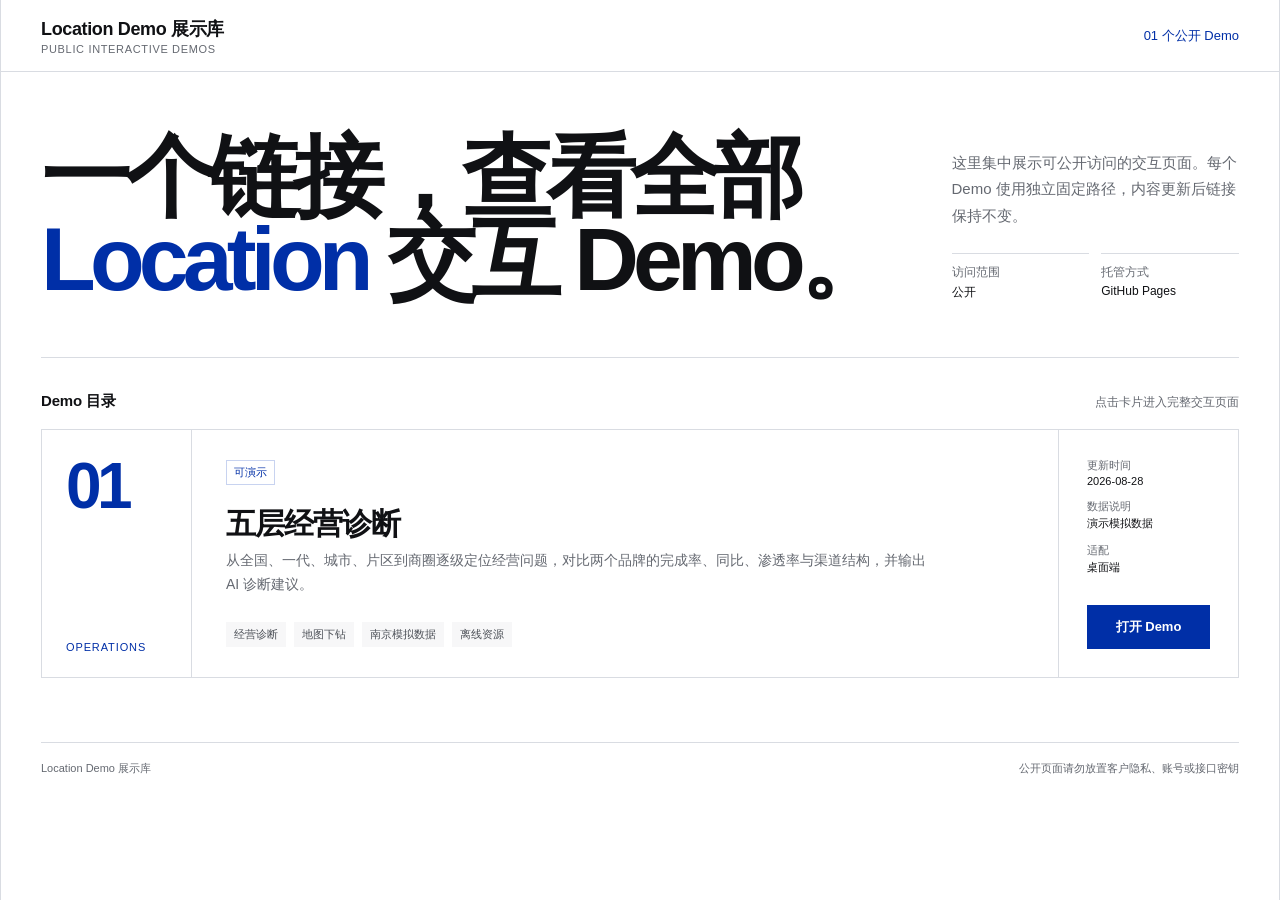
==== commit 92dc016f: "Create public demo gallery" ====
--- a/index.html
+++ b/index.html
@@ -1,899 +1,96 @@
 <!doctype html>
 <html lang="zh-CN">
-  <head>
-    <meta charset="UTF-8" />
-    <meta name="viewport" content="width=device-width, initial-scale=1.0" />
-    <meta name="theme-color" content="#f3f5f8" />
-    <title>小天才作战地图 · 五层经营诊断</title>
-    <style>
-:root {
-  --bg: #f3f5f8;
-  --surface: #ffffff;
-  --surface-soft: #f7f9fc;
-  --line: #e3e8ef;
-  --line-strong: #d2dae4;
-  --text: #16202d;
-  --muted: #718096;
-  --blue: #2563eb;
-  --blue-soft: #eaf1ff;
-  --orange: #f97316;
-  --orange-soft: #fff1e8;
-  --red: #dc3f3f;
-  --red-soft: #fff0f0;
-  --green: #159c70;
-  --green-soft: #e9f8f2;
-  --shadow: 0 1px 2px rgba(25, 45, 75, 0.035), 0 8px 20px rgba(25, 45, 75, 0.045);
-  --radius: 12px;
-}
-
-* { box-sizing: border-box; }
-html, body { min-height: 100%; }
-body {
-  margin: 0;
-  background: var(--bg);
-  color: var(--text);
-  font-family: "PingFang SC", "Microsoft YaHei", -apple-system, BlinkMacSystemFont, "Segoe UI", sans-serif;
-  font-size: 13px;
-  line-height: 1.5;
-  font-variant-numeric: tabular-nums;
-  -webkit-font-smoothing: antialiased;
-  -moz-osx-font-smoothing: grayscale;
-}
-button, input, select { font: inherit; }
-button { cursor: pointer; transition-property: color, background-color, border-color, box-shadow, opacity, transform; transition-duration: 150ms; transition-timing-function: cubic-bezier(.2, 0, 0, 1); }
-button:not(.map-hotspot):active { transform: scale(.96); }
-button:focus-visible, input:focus-visible, select:focus-visible { outline: 3px solid rgba(37, 99, 235, 0.24); outline-offset: 2px; }
-
-.app-shell { min-height: 100vh; }
-.topbar {
-  height: 68px;
-  background: var(--surface);
-  border-bottom: 1px solid var(--line);
-  display: flex;
-  align-items: center;
-  justify-content: space-between;
-  padding: 0 30px;
-}
-.brand-block, .topbar-right, .controls, .breadcrumb, .hero-row, .panel-head, .map-footer, .ai-panel, .ai-label, .ai-main, .ai-action { display: flex; align-items: center; }
-.brand-block { gap: 11px; }
-.brand-mark { width: 30px; height: 30px; background: var(--orange); border-radius: 8px; display: flex; align-items: flex-end; justify-content: center; gap: 3px; padding: 7px; }
-.brand-mark span { width: 4px; background: #fff; border-radius: 2px 2px 1px 1px; }
-.brand-mark span:nth-child(1) { height: 8px; opacity: .7; }
-.brand-mark span:nth-child(2) { height: 13px; }
-.brand-mark span:nth-child(3) { height: 10px; opacity: .86; }
-.brand-title { font-weight: 700; font-size: 16px; letter-spacing: .02em; }
-.brand-subtitle { color: var(--muted); font-size: 11px; margin-top: 1px; }
-.topbar-right { gap: 16px; color: var(--muted); font-size: 12px; }
-.demo-badge { color: #8b5b16; background: #fff7df; border: 1px solid #f5e3b2; padding: 3px 8px; border-radius: 99px; }
-.avatar { width: 32px; height: 32px; border-radius: 50%; border: 1px solid #cfe0ff; background: var(--blue-soft); color: var(--blue); font-size: 11px; }
-
-.controlbar { min-height: 60px; background: var(--surface); border-bottom: 1px solid var(--line); padding: 12px 30px; display: flex; align-items: center; justify-content: space-between; gap: 18px; }
-.breadcrumb { gap: 6px; min-width: 0; overflow-x: auto; white-space: nowrap; }
-.crumb { border: 0; background: transparent; color: var(--muted); padding: 5px 3px; }
-.crumb.current { color: var(--text); font-weight: 600; }
-.crumb:not(.current):hover { color: var(--blue); }
-.crumb-sep { color: #aeb8c5; }
-.controls { gap: 8px; flex-wrap: wrap; justify-content: flex-end; }
-.select-control, .search-control { height: 34px; border: 1px solid var(--line-strong); border-radius: 7px; background: #fff; display: flex; align-items: center; }
-.select-control { padding: 0 9px; gap: 7px; }
-.select-control span { color: var(--muted); font-size: 11px; }
-.select-control select { border: 0; outline: 0; background: transparent; color: var(--text); }
-.brand-filter { display: inline-flex; border: 1px solid var(--line-strong); border-radius: 7px; padding: 2px; background: #fff; }
-.filter-btn { border: 0; background: transparent; color: var(--muted); padding: 5px 10px; border-radius: 5px; font-size: 12px; white-space: nowrap; }
-.filter-btn.active { color: var(--blue); background: var(--blue-soft); font-weight: 600; }
-.search-control { width: 150px; padding: 0 9px; gap: 7px; }
-.search-control input { width: 100%; border: 0; outline: 0; color: var(--text); background: transparent; }
-.search-control input::placeholder { color: #a2adbb; }
-.search-icon { width: 12px; height: 12px; border: 1.5px solid #93a2b5; border-radius: 50%; position: relative; flex: 0 0 auto; }
-.search-icon::after { content: ""; position: absolute; width: 5px; height: 1.5px; background: #93a2b5; right: -4px; bottom: -2px; transform: rotate(45deg); border-radius: 2px; }
-.ghost-btn, .primary-btn, .text-btn { border: 0; border-radius: 7px; height: 34px; padding: 0 11px; }
-.ghost-btn { background: var(--surface-soft); color: var(--muted); border: 1px solid var(--line); }
-.ghost-btn:hover { color: var(--blue); border-color: #b8cdf8; }
-.primary-btn { background: var(--blue); color: #fff; font-weight: 600; box-shadow: 0 1px 2px rgba(16,64,145,.16), 0 4px 10px rgba(37,99,235,.15); }
-.primary-btn:hover { background: #1d4ed8; box-shadow: 0 2px 4px rgba(16,64,145,.17), 0 6px 14px rgba(37,99,235,.18); }
-.play-icon { width: 0; height: 0; border-top: 5px solid transparent; border-bottom: 5px solid transparent; border-left: 7px solid #fff; display: inline-block; margin-right: 6px; transform: translateY(.5px); }
-
-.page-content { max-width: 1880px; margin: 0 auto; padding: 24px 30px 34px; }
-.hero-row { justify-content: space-between; margin-bottom: 18px; }
-.eyebrow { color: var(--blue); font-size: 12px; font-weight: 600; letter-spacing: .08em; }
-h1, h2, p { margin: 0; }
-h1 { font-size: 26px; line-height: 1.25; margin-top: 4px; letter-spacing: -.02em; text-wrap: balance; }
-.hero-row p { color: var(--muted); margin-top: 7px; text-wrap: pretty; }
-.hero-status { display: flex; gap: 9px; align-items: center; }
-.status-chip { padding: 7px 11px; border-radius: 8px; border: 1px solid var(--line); background: var(--surface); color: var(--muted); }
-.status-chip strong { color: var(--text); margin-right: 4px; }
-.status-chip.danger { background: var(--red-soft); border-color: #f3cdcd; color: var(--red); }
-
-.metric-grid { display: grid; grid-template-columns: repeat(9, minmax(0, 1fr)); gap: 12px; margin-bottom: 14px; }
-.metric-card { background: var(--surface); border: 1px solid var(--line); border-radius: var(--radius); padding: 16px 17px; min-height: 126px; box-shadow: var(--shadow); }
-.metric-card.brand-card { position: relative; overflow: hidden; }
-.metric-card.brand-card { grid-column: span 2; }
-.metric-card.brand-card::before { content: ""; position: absolute; inset: 0 auto 0 0; width: 4px; background: var(--brand-color); }
-.metric-card-head { display: flex; justify-content: space-between; align-items: center; color: var(--muted); font-size: 12px; }
-.brand-name { display: inline-flex; align-items: center; gap: 6px; color: var(--text); font-weight: 600; }
-.brand-dot { width: 8px; height: 8px; border-radius: 50%; background: var(--brand-color); }
-.metric-big { font-size: 28px; font-weight: 700; letter-spacing: -.04em; margin-top: 9px; font-variant-numeric: tabular-nums; white-space: nowrap; }
-.metric-big.negative { color: var(--red); }
-.metric-sub { color: var(--muted); margin-top: 3px; font-size: 11px; }
-.metric-card .metric-bar { height: 5px; background: #eef2f7; border-radius: 99px; margin-top: 10px; overflow: hidden; }
-.metric-card .metric-bar i { display: block; height: 100%; border-radius: 99px; background: var(--brand-color, var(--blue)); }
-.metric-card.extra .metric-big { color: var(--blue); }
-.metric-card.extra.warning .metric-big { color: var(--red); }
-.compare-card { min-width: 0; padding-left: 10px; padding-right: 10px; }
-.compare-card .metric-card-head { margin-bottom: 12px; gap: 5px; min-width: 0; }
-.compare-card .metric-card-head span:first-child { white-space: nowrap; }
-.compare-card .metric-card-head span:last-child { text-align: right; line-height: 1.25; }
-.compare-values { display: grid; grid-template-columns: 1fr 1fr; gap: 8px; }
-.compare-value { min-width: 0; }
-.compare-value b { display: block; font-size: clamp(17px, 1.3vw, 20px); letter-spacing: -.04em; line-height: 1.1; white-space: nowrap; font-variant-numeric: tabular-nums; }
-.compare-value b.orange { color: var(--orange); }
-.compare-value b.blue { color: var(--blue); }
-.compare-value span { display: block; color: var(--muted); font-size: 10px; margin-top: 3px; }
-.compare-value .mini-bar { height: 4px; margin-top: 7px; border-radius: 99px; background: #edf1f5; overflow: hidden; }
-.compare-value .mini-bar i { display: block; height: 100%; border-radius: 99px; }
-.compare-value .mini-bar i.orange { background: var(--orange); }
-.compare-value .mini-bar i.blue { background: var(--blue); }
-
-.workspace-grid { display: grid; grid-template-columns: minmax(0, 1.17fr) minmax(470px, .83fr); gap: 14px; }
-.panel { background: var(--surface); border: 1px solid var(--line); border-radius: var(--radius); box-shadow: var(--shadow); min-width: 0; }
-.map-panel { overflow: hidden; }
-.panel-head { justify-content: space-between; gap: 10px; padding: 17px 18px 12px; border-bottom: 1px solid var(--line); }
-.panel-head h2 { font-size: 15px; font-weight: 700; }
-.panel-head p { color: var(--muted); font-size: 11px; margin-top: 3px; }
-.map-legend { display: flex; gap: 12px; color: var(--muted); font-size: 11px; white-space: nowrap; }
-.map-legend span { display: inline-flex; align-items: center; gap: 5px; }
-.legend-dot { width: 8px; height: 8px; border-radius: 50%; display: inline-block; }
-.legend-dot.critical { background: var(--red); }
-.legend-dot.watch { background: #f1a22c; }
-.legend-dot.stable { background: var(--green); }
-.map-stage { height: 490px; background: #edf1f0; position: relative; overflow: hidden; cursor: grab; touch-action: none; }
-.map-stage:active, .map-stage.panning { cursor: grabbing; }
-.map-stage::before { content: ""; position: absolute; inset: 0; opacity: .28; background-image: linear-gradient(rgba(117,139,163,.05) 1px, transparent 1px), linear-gradient(90deg, rgba(117,139,163,.05) 1px, transparent 1px); background-size: 52px 52px; pointer-events: none; }
-.map-stage svg { width: 100%; height: 100%; display: block; position: relative; z-index: 1; }
-.map-canvas { position: absolute; inset: 0; }
-.map-canvas::after { content: ""; position: absolute; inset: 0; pointer-events: none; background: radial-gradient(ellipse at center, transparent 67%, rgba(110,132,155,.08) 100%); }
-.map-screen-canvas { overflow: hidden; }
-.map-image-viewport { position: absolute; inset: 0; transform-origin: center; transition: transform .14s ease-out; will-change: transform; contain: layout paint; }
-.map-stage.panning .map-image-viewport { transition: none; }
-.map-image-viewport > img { width: 100%; height: 100%; object-fit: cover; object-position: var(--map-position, center); display: block; pointer-events: none; user-select: none; outline: 1px solid oklch(0 0 0 / 0.1); outline-offset: -1px; }
-.map-hotspot { position: absolute; z-index: 2; border: 0; border-radius: 8px; background: transparent; color: transparent; padding: 0; cursor: pointer; transform: none; filter: none; }
-.map-hotspot.risk-focus { z-index: 4; }
-.map-hotspot:hover, .map-hotspot:focus-visible { background: rgba(37,99,235,.08); box-shadow: inset 0 0 0 2px rgba(37,99,235,.75), 0 0 0 3px rgba(255,255,255,.45); outline: 0; }
-.map-hotspot span { position: absolute; left: 50%; top: -27px; transform: translateX(-50%); padding: 4px 7px; white-space: nowrap; border-radius: 5px; background: rgba(20,35,54,.92); color: #fff; font-size: 10px; line-height: 1.2; opacity: 0; pointer-events: none; transition: opacity .15s; }
-.map-hotspot:hover span, .map-hotspot:focus-visible span { opacity: 1; }
-.map-tools { position: absolute; right: 14px; top: 14px; z-index: 5; display: flex; flex-direction: column; gap: 8px; }
-.map-tool-btn, .map-zoom-btn { width: 34px; height: 34px; border: 1px solid rgba(183,198,214,.95); background: rgba(255,255,255,.92); color: #5b6d83; border-radius: 7px; display: inline-flex; align-items: center; justify-content: center; box-shadow: 0 1px 2px rgba(41,59,83,.08), 0 3px 8px rgba(41,59,83,.07); font-size: 15px; position: relative; }
-.map-tool-btn::before, .map-zoom-btn::before { content: ""; position: absolute; inset: -3px; }
-.map-tool-btn:hover, .map-zoom-btn:hover { color: var(--blue); border-color: #a9c3f7; background: #fff; }
-.map-tool-btn.active { color: var(--blue); background: var(--blue-soft); border-color: #bfd1f8; }
-.tool-layers { width: 14px; height: 11px; border: 1.5px solid currentColor; border-radius: 2px; position: relative; transform: translateY(-.25px); }
-.tool-layers::before, .tool-layers::after { content: ""; position: absolute; left: 2px; right: 2px; height: 1px; background: currentColor; }
-.tool-layers::before { top: 3px; }.tool-layers::after { top: 6px; }
-.tool-target { width: 14px; height: 14px; border: 1.5px solid currentColor; border-radius: 50%; position: relative; transform: translateY(-.25px); }
-.tool-target::after { content: ""; position: absolute; inset: 3px; border: 1.5px solid currentColor; border-radius: 50%; }
-.map-zoom { position: absolute; right: 14px; bottom: 14px; z-index: 5; display: flex; flex-direction: column; gap: 6px; }
-.map-layer-chip { position: absolute; left: 14px; top: 14px; z-index: 5; color: #64758a; font-size: 10px; background: rgba(255,255,255,.86); border: 1px solid rgba(183,198,214,.8); border-radius: 5px; padding: 5px 7px; }
-.map-brand-legend { position: absolute; left: 14px; bottom: 14px; z-index: 5; display: flex; gap: 9px; align-items: center; color: #5d7088; font-size: 10px; background: rgba(255,255,255,.88); border: 1px solid rgba(183,198,214,.78); border-radius: 5px; padding: 5px 7px; }
-.map-brand-legend span { display: inline-flex; align-items: center; gap: 4px; }
-.map-store-swatch, .map-poi-swatch { width: 8px; height: 8px; border-radius: 50%; display: inline-block; border: 1.5px solid #fff; box-shadow: 0 0 0 1px rgba(64,82,105,.15); }
-.map-store-swatch { background: #f97316; }
-.map-poi-swatch { background: #3b82f6; }
-.map-grid-roads path { fill: none; stroke: #fff; stroke-width: 2.1; opacity: .94; stroke-linecap: round; }
-.map-grid-roads path:nth-child(2) { stroke-width: 3.5; }
-.map-minor-roads path { fill: none; stroke: rgba(255,255,255,.62); stroke-width: 1.1; stroke-linecap: round; }
-.map-water { fill: #cbd7d9; }
-.map-river { fill: none; stroke: #c9d7d9; stroke-width: 26; opacity: .9; }
-.map-river.tributary { stroke-width: 11; opacity: .72; }
-.base-city circle { fill: #ff4d4f; stroke: #fff; stroke-width: 1; }
-.base-city text { fill: #4d555f; font-size: 11px; font-weight: 500; }
-.country-outline { fill: rgba(224,240,243,.46); stroke: #d7e1e5; stroke-width: 2; stroke-linejoin: round; pointer-events: none; }
-.island-outline { fill: rgba(224,240,243,.46); stroke: #d7e1e5; stroke-width: 1.4; }
-.country-border { fill: none; stroke: #91a9b6; stroke-width: 2.2; stroke-linejoin: round; pointer-events: none; }
-.island-outline.filled { fill: #aee7c8; stroke: #fff; stroke-width: 1.8; }
-.city-outline { fill: rgba(217,235,245,.32); stroke: #1762d3; stroke-width: 2.5; stroke-linejoin: round; }
-.generation-outline { fill: rgba(180,235,202,.2); stroke: #8ac9a5; stroke-width: 2.2; }
-.district-outline { fill: rgba(217,235,245,.34); }
-.business-outline { fill: rgba(247,196,220,.23); }
-.context-region { opacity: .82; pointer-events: none; }
-.system-boundary { stroke-linejoin: round; transition: filter .16s, opacity .16s; }
-.generation-boundary { stroke: #fff; stroke-width: 2.4; }
-.system-value-label rect { fill: #3f8fff; filter: drop-shadow(0 2px 3px rgba(20,70,140,.16)); }
-.system-value-label text { fill: #fff; font-size: 11px; }
-.system-name-label rect { fill: rgba(255,255,255,.94); stroke: #d4dae2; stroke-width: 1; filter: drop-shadow(0 2px 3px rgba(25,45,75,.08)); }
-.system-name-label text { fill: #333d4a; font-size: 11px; font-weight: 600; }
-.cluster-marker text { fill: #fff; font-size: 9px; font-weight: 700; pointer-events: none; }
-.brand-cluster { fill: #ff970f; stroke: #fff; stroke-width: 2.5; filter: drop-shadow(0 2px 4px rgba(255,125,0,.35)); }
-.count-cluster { fill: #4388f5; stroke: #fff; stroke-width: 2; }
-.cluster-marker .count-text { font-size: 8px; }
-.map-poi { fill: #3b82f6; stroke: #fff; stroke-width: 2; }
-.map-store { fill: #f97316; stroke: #fff; stroke-width: 2; }
-.map-marker-label { pointer-events: none; font-size: 9px; fill: #3c5c80; }
-.map-region { cursor: pointer; transition: filter .18s, opacity .18s, transform .18s; transform-box: fill-box; transform-origin: center; }
-.map-region:hover { filter: saturate(1.12) brightness(1.02); transform: scale(1.008); }
-.map-hotspot.map-region:hover { filter: none; transform: none; }
-.map-region.selected .system-boundary { stroke: #0f5ed7; stroke-width: 3.2; }
-.map-region.dimmed { opacity: .35; }
-.map-label { pointer-events: none; font-size: 14px; font-weight: 600; fill: #243449; }
-.map-label-sub { pointer-events: none; font-size: 11px; fill: #60738c; }
-.map-pulse { animation: pulse 2.3s ease-in-out infinite; transform-origin: center; transform-box: fill-box; }
-.mall-marker .brand-cluster { filter: drop-shadow(0 2px 6px rgba(255,125,0,.42)); }
-.mall-name text { font-size: 10px; }
-@keyframes pulse { 0%, 100% { opacity: .95; r: 7; } 50% { opacity: .45; r: 11; } }
-.map-footer { justify-content: space-between; padding: 10px 16px 12px; color: var(--muted); font-size: 11px; }
-.map-note { text-align: right; }
-
-.ranking-panel { min-height: 557px; display: flex; flex-direction: column; }
-.text-btn { color: var(--blue); background: transparent; padding: 0 3px; height: 28px; }
-.ranking-table-wrap { overflow: auto; flex: 1; }
-.ranking-table { width: 100%; border-collapse: collapse; min-width: 620px; }
-.ranking-table th { position: sticky; top: 0; z-index: 2; background: #fbfcfe; color: var(--muted); font-size: 11px; text-align: left; font-weight: 500; padding: 10px 10px; border-bottom: 1px solid var(--line); white-space: nowrap; }
-.ranking-table td { padding: 10px; border-bottom: 1px solid #edf0f4; vertical-align: middle; white-space: nowrap; }
-.ranking-row { cursor: pointer; transition: background .15s; }
-.ranking-row:hover td { background: #f7faff; }
-.ranking-row.current td { background: #f0f5ff; }
-.object-cell { display: flex; align-items: center; gap: 8px; min-width: 148px; }
-.rank-index { width: 20px; color: #9aa8b8; font-size: 11px; }
-.object-name { font-weight: 600; color: var(--text); }
-.object-meta { color: var(--muted); font-size: 10px; margin-top: 2px; }
-.risk-cell { min-width: 86px; }
-.risk-score { font-weight: 700; }
-.risk-score.high { color: var(--red); }
-.risk-score.mid { color: #c77b15; }
-.risk-score.low { color: var(--green); }
-.risk-bar { height: 4px; width: 66px; background: #edf1f5; border-radius: 99px; margin-top: 4px; overflow: hidden; }
-.risk-bar i { display: block; height: 100%; border-radius: 99px; }
-.risk-bar i.high { background: var(--red); }
-.risk-bar i.mid { background: #efad3a; }
-.risk-bar i.low { background: var(--green); }
-.brand-rate { font-weight: 700; }
-.brand-rate.xiaotiancai { color: var(--orange); }
-.brand-rate.bbk { color: var(--blue); }
-.status-pill { display: inline-flex; padding: 3px 7px; border-radius: 5px; font-size: 10px; }
-.status-pill.high { color: var(--red); background: var(--red-soft); }
-.status-pill.mid { color: #a9680f; background: #fff6df; }
-.status-pill.low { color: var(--green); background: var(--green-soft); }
-.detail-btn { border: 1px solid var(--line); background: #fff; color: var(--muted); border-radius: 5px; padding: 4px 7px; font-size: 11px; }
-.detail-btn:hover { border-color: #b6caf4; color: var(--blue); }
-.empty-state { text-align: center; color: var(--muted); padding: 50px 20px; }
-
-.ai-panel { margin-top: 14px; min-height: 110px; background: #111c2b; border-radius: var(--radius); color: #e9f0fa; padding: 15px 18px; gap: 20px; box-shadow: 0 14px 30px rgba(17,28,43,.16); }
-.ai-label { gap: 10px; width: 152px; flex: 0 0 auto; border-right: 1px solid rgba(220,232,247,.16); padding-right: 16px; }
-.ai-orb { width: 30px; height: 30px; border-radius: 9px; background: #4f74d9; position: relative; box-shadow: 0 0 0 5px rgba(105,133,255,.1); }
-.ai-orb::before, .ai-orb::after { content: ""; position: absolute; background: #fff; opacity: .9; border-radius: 99px; }
-.ai-orb::before { width: 12px; height: 3px; left: 9px; top: 10px; }
-.ai-orb::after { width: 8px; height: 3px; left: 9px; top: 16px; }
-.ai-title { font-weight: 700; font-size: 14px; }
-.ai-caption { color: #91a5bc; font-size: 10px; margin-top: 2px; }
-.ai-main { align-items: flex-start; flex-direction: column; gap: 8px; min-width: 0; flex: 1; }
-.ai-conclusion { font-size: 14px; line-height: 1.5; font-weight: 600; text-wrap: pretty; }
-.ai-conclusion strong { color: #ffb17a; }
-.ai-evidence { display: flex; gap: 7px; flex-wrap: wrap; }
-.evidence-chip { color: #b9c9dc; background: rgba(255,255,255,.08); border: 1px solid rgba(220,232,247,.13); padding: 4px 7px; border-radius: 5px; font-size: 11px; }
-.evidence-chip b { color: #fff; }
-.ai-action { flex: 0 0 auto; border-left: 1px solid rgba(220,232,247,.16); padding-left: 18px; max-width: 270px; align-self: stretch; }
-.ai-action-text { color: #b9c9dc; font-size: 11px; line-height: 1.6; }
-.ai-action-text b { color: #fff; display: block; margin-bottom: 2px; }
-
-.detail-drawer { position: fixed; inset: 0; z-index: 50; pointer-events: none; visibility: hidden; transition: visibility 0s linear .22s; }
-.detail-drawer.open { pointer-events: auto; visibility: visible; transition-delay: 0s; }
-.drawer-backdrop { position: absolute; inset: 0; background: rgba(11,24,40,.3); opacity: 0; transition: opacity .2s; }
-.detail-drawer.open .drawer-backdrop { opacity: 1; }
-.drawer-sheet { position: absolute; top: 0; right: 0; width: min(430px, 100vw); height: 100%; background: var(--surface); box-shadow: -12px 0 28px rgba(16,33,56,.14), -1px 0 0 rgba(18,40,71,.06); transform: translateX(32px); opacity: 0; transition: transform .22s cubic-bezier(.2, 0, 0, 1), opacity .18s ease-out; display: flex; flex-direction: column; will-change: transform, opacity; }
-.detail-drawer.open .drawer-sheet { transform: translateX(0); opacity: 1; }
-.drawer-head { padding: 23px 23px 17px; border-bottom: 1px solid var(--line); display: flex; justify-content: space-between; align-items: flex-start; }
-.drawer-kicker { color: var(--blue); font-size: 11px; font-weight: 600; margin-bottom: 4px; }
-.drawer-head h2 { font-size: 21px; letter-spacing: -.02em; }
-.close-btn { width: 34px; height: 34px; border-radius: 8px; border: 1px solid var(--line); background: #fff; color: var(--muted); font-size: 22px; line-height: 24px; position: relative; }
-.close-btn::before { content: ""; position: absolute; inset: -3px; }
-.close-btn:hover { color: var(--text); background: var(--surface-soft); }
-.drawer-body { overflow-y: auto; padding: 18px 23px 28px; }
-.drawer-section { border-top: 1px solid var(--line); padding-top: 15px; margin-top: 16px; }
-.drawer-section:first-child { border-top: 0; padding-top: 0; margin-top: 0; }
-.drawer-section-title { font-weight: 700; font-size: 12px; margin-bottom: 10px; }
-.drawer-metric-grid { display: grid; grid-template-columns: 1fr 1fr; gap: 8px; }
-.drawer-metric { background: var(--surface-soft); border: 1px solid var(--line); border-radius: 8px; padding: 9px 10px; }
-.drawer-metric span { display: block; color: var(--muted); font-size: 10px; }
-.drawer-metric b { display: block; margin-top: 3px; font-size: 16px; }
-.drawer-metric b.orange { color: var(--orange); }
-.drawer-metric b.blue { color: var(--blue); }
-.drawer-metric b.red { color: var(--red); }
-.risk-breakdown { display: grid; gap: 8px; }
-.break-row { display: grid; grid-template-columns: 92px 1fr 38px; gap: 7px; align-items: center; font-size: 11px; color: var(--muted); }
-.break-bar { height: 6px; background: #edf1f5; border-radius: 99px; overflow: hidden; }
-.break-bar i { height: 100%; display: block; border-radius: 99px; background: var(--red); }
-.break-row b { color: var(--text); text-align: right; }
-.evidence-list { margin: 0; padding-left: 17px; color: var(--muted); font-size: 12px; line-height: 1.65; }
-.evidence-list li + li { margin-top: 5px; }
-.drawer-action { background: var(--blue-soft); color: #31518a; border: 1px solid #cbdcff; padding: 11px 12px; border-radius: 8px; font-size: 12px; line-height: 1.6; }
-.drawer-action b { color: var(--blue); display: block; margin-bottom: 2px; }
-
-.toast { position: fixed; left: 50%; bottom: 28px; transform: translate(-50%, 12px); background: #172438; color: #fff; padding: 10px 14px; border-radius: 7px; box-shadow: 0 5px 14px rgba(17,28,43,.18); opacity: 0; pointer-events: none; transition: opacity .18s ease-out, transform .18s cubic-bezier(.2, 0, 0, 1); z-index: 80; will-change: transform, opacity; }
-.toast.show { opacity: 1; transform: translate(-50%, 0); }
-.sr-only { position: absolute; width: 1px; height: 1px; padding: 0; margin: -1px; overflow: hidden; clip: rect(0,0,0,0); white-space: nowrap; border: 0; }
-
-@media (max-width: 1240px) {
-  .topbar, .controlbar, .page-content { padding-left: 20px; padding-right: 20px; }
-  .metric-grid { grid-template-columns: repeat(5, 1fr); }
-  .metric-card.brand-card { grid-column: span 2; }
-  .workspace-grid { grid-template-columns: minmax(0, 1fr); }
-  .ranking-panel { min-height: 420px; }
-}
-@media (max-width: 780px) {
-  .topbar { height: auto; min-height: 64px; gap: 10px; padding-top: 11px; padding-bottom: 11px; }
-  .updated { display: none; }
-  .controlbar { align-items: flex-start; flex-direction: column; }
-  .controls { justify-content: flex-start; width: 100%; }
-  .hero-row { align-items: flex-start; flex-direction: column; gap: 12px; }
-  h1 { font-size: 22px; }
-  .metric-grid { grid-template-columns: 1fr 1fr; }
-  .metric-card.brand-card { grid-column: span 2; }
-  .map-stage { height: 360px; }
-  .map-legend { display: none; }
-  .map-footer { align-items: flex-start; flex-direction: column; gap: 5px; }
-  .map-note { text-align: left; }
-  .ai-panel { align-items: flex-start; flex-direction: column; gap: 12px; }
-  .ai-label { width: 100%; border-right: 0; border-bottom: 1px solid rgba(220,232,247,.16); padding: 0 0 11px; }
-  .ai-action { width: 100%; border-left: 0; border-top: 1px solid rgba(220,232,247,.16); padding: 10px 0 0; max-width: none; }
-}
-@media (prefers-reduced-motion: reduce) {
-  *, *::before, *::after { scroll-behavior: auto !important; transition-duration: .01ms !important; animation-duration: .01ms !important; animation-iteration-count: 1 !important; }
-}
-@media (max-width: 480px) {
-  .topbar, .controlbar, .page-content { padding-left: 14px; padding-right: 14px; }
-  .brand-title { font-size: 14px; }
-  .controls > * { max-width: 100%; }
-  .search-control { flex: 1 1 150px; }
-  .metric-grid { grid-template-columns: 1fr; }
-  .metric-card.brand-card { grid-column: span 1; }
-}
-
-</style>
-    <meta name="standalone-build" content="true" />
-  </head>
-  <body>
-    <div class="app-shell">
-      <header class="topbar">
-        <div class="brand-block">
-          <div class="brand-mark" aria-hidden="true"><span></span><span></span><span></span></div>
-          <div>
-            <div class="brand-title">小天才作战地图</div>
-            <div class="brand-subtitle">五层经营诊断 · 演示模式</div>
-          </div>
-        </div>
-        <div class="topbar-right">
-          <span class="demo-badge">演示模拟数据</span>
-          <span class="updated">数据更新至 2026-08-26</span>
-          <button class="avatar" type="button" aria-label="当前用户">运营</button>
-        </div>
-      </header>
-
-      <section class="controlbar" aria-label="筛选和路径控制">
-        <div class="breadcrumb" id="breadcrumb"></div>
-        <div class="controls">
-          <label class="select-control">
-            <span>周期</span>
-            <select id="periodSelect" aria-label="选择数据周期">
-              <option value="2026">2026 年 YTD</option>
-              <option value="2025">2025 年 YTD</option>
-            </select>
-          </label>
-          <div class="brand-filter" role="group" aria-label="品牌筛选">
-            <button type="button" class="filter-btn active" data-brand="all">双品牌</button>
-            <button type="button" class="filter-btn" data-brand="xiaotiancai">小天才</button>
-            <button type="button" class="filter-btn" data-brand="bbk">步步高</button>
-          </div>
-          <label class="search-control">
-            <span class="search-icon" aria-hidden="true"></span>
-            <input id="searchInput" type="search" placeholder="搜索当前层级" aria-label="搜索当前层级" />
-          </label>
-          <button id="resetBtn" class="ghost-btn" type="button">回到全国</button>
-          <button id="guideBtn" class="primary-btn" type="button"><span class="play-icon" aria-hidden="true"></span>开始诊断</button>
+<head>
+  <meta charset="UTF-8">
+  <meta name="viewport" content="width=device-width, initial-scale=1.0">
+  <meta name="theme-color" content="#002fa7">
+  <title>Location Demo 展示库</title>
+  <style>
+    :root { --blue:#002fa7; --ink:#101114; --muted:#656971; --line:#d9dce2; --paper:#fff; --soft:#f7f7f8; }
+    * { box-sizing:border-box; }
+    html { font-family:"Helvetica Neue",Helvetica,Arial,"PingFang SC",sans-serif; color:var(--ink); background:var(--soft); -webkit-font-smoothing:antialiased; }
+    body { margin:0; min-height:100vh; }
+    a { color:inherit; }
+    .shell { width:min(1440px,100%); margin:0 auto; min-height:100vh; background:var(--paper); border-inline:1px solid var(--line); }
+    header { display:grid; grid-template-columns:1fr auto; align-items:center; min-height:72px; padding:0 40px; border-bottom:1px solid var(--line); }
+    .brand { font-size:18px; font-weight:700; letter-spacing:-.02em; }
+    .brand small { display:block; margin-top:2px; color:var(--muted); font-size:11px; font-weight:500; letter-spacing:.06em; }
+    .count { color:var(--blue); font-size:13px; font-variant-numeric:tabular-nums; }
+    main { padding:64px 40px 80px; }
+    .intro { display:grid; grid-template-columns:minmax(0,1.5fr) minmax(260px,.5fr); gap:48px; padding-bottom:56px; border-bottom:1px solid var(--line); }
+    h1 { max-width:900px; margin:0; font-size:clamp(44px,7vw,96px); line-height:.92; letter-spacing:-.065em; text-wrap:balance; }
+    h1 span { color:var(--blue); }
+    .intro-copy { align-self:end; }
+    .intro-copy p { margin:0; color:var(--muted); font-size:15px; line-height:1.75; text-wrap:pretty; }
+    .intro-meta { display:grid; grid-template-columns:1fr 1fr; gap:12px; margin-top:24px; font-size:12px; }
+    .intro-meta div { padding-top:10px; border-top:1px solid var(--line); }
+    .intro-meta span { display:block; margin-bottom:3px; color:var(--muted); }
+    .section-head { display:flex; justify-content:space-between; align-items:end; gap:20px; padding:34px 0 18px; }
+    h2 { margin:0; font-size:15px; letter-spacing:-.01em; }
+    .section-head p { margin:0; color:var(--muted); font-size:12px; }
+    .demo-card { display:grid; grid-template-columns:150px minmax(0,1fr) 180px; min-height:248px; border:1px solid var(--line); background:var(--paper); transition:transform .18s ease-out, box-shadow .18s ease-out, border-color .18s ease-out; }
+    .demo-card:hover { transform:translateY(-3px); border-color:#b8c5ea; box-shadow:0 18px 40px rgba(10,35,92,.10); }
+    .folio { display:flex; flex-direction:column; justify-content:space-between; padding:24px; border-right:1px solid var(--line); color:var(--blue); }
+    .folio strong { font-size:64px; line-height:1; font-weight:700; letter-spacing:-.07em; font-variant-numeric:tabular-nums; }
+    .folio span { font-size:11px; letter-spacing:.08em; }
+    .demo-main { padding:30px 34px; }
+    .badge { display:inline-flex; padding:4px 7px; border:1px solid #c8d3f0; color:var(--blue); font-size:11px; }
+    .demo-main h3 { margin:22px 0 9px; font-size:30px; line-height:1.1; letter-spacing:-.035em; }
+    .demo-main p { max-width:700px; margin:0; color:var(--muted); font-size:14px; line-height:1.7; text-wrap:pretty; }
+    .tags { display:flex; flex-wrap:wrap; gap:8px; margin-top:26px; }
+    .tags span { padding:5px 8px; background:var(--soft); color:#4d5158; font-size:11px; }
+    .demo-action { display:flex; flex-direction:column; justify-content:space-between; padding:28px; border-left:1px solid var(--line); }
+    .demo-action dl { margin:0; font-size:11px; }
+    .demo-action dt { margin-top:12px; color:var(--muted); }
+    .demo-action dt:first-child { margin-top:0; }
+    .demo-action dd { margin:2px 0 0; font-variant-numeric:tabular-nums; }
+    .open-link { display:inline-flex; align-items:center; justify-content:center; min-height:44px; padding:0 16px; background:var(--blue); color:#fff; font-size:13px; font-weight:700; text-decoration:none; transition:background-color .15s ease-out, transform .15s ease-out; }
+    .open-link:hover { background:#001f75; }
+    .open-link:active { transform:scale(.96); }
+    .open-link:focus-visible { outline:3px solid rgba(0,47,167,.25); outline-offset:3px; }
+    footer { display:flex; justify-content:space-between; gap:24px; margin-top:64px; padding-top:18px; border-top:1px solid var(--line); color:var(--muted); font-size:11px; }
+    @media (max-width:800px) {
+      header, main { padding-inline:20px; }
+      .intro { grid-template-columns:1fr; gap:28px; }
+      .demo-card { grid-template-columns:86px 1fr; }
+      .folio { padding:18px; }
+      .folio strong { font-size:40px; }
+      .demo-main { padding:22px; }
+      .demo-action { grid-column:1 / -1; border-top:1px solid var(--line); border-left:0; gap:18px; }
+    }
+    @media (prefers-reduced-motion:reduce) { *,*::before,*::after { transition-duration:.01ms!important; } }
+  </style>
+</head>
+<body>
+  <div class="shell">
+    <header>
+      <div class="brand">Location Demo 展示库<small>PUBLIC INTERACTIVE DEMOS</small></div>
+      <div class="count">01 个公开 Demo</div>
+    </header>
+    <main>
+      <section class="intro">
+        <h1>一个链接，查看全部 <span>Location</span> 交互 Demo。</h1>
+        <div class="intro-copy">
+          <p>这里集中展示可公开访问的交互页面。每个 Demo 使用独立固定路径，内容更新后链接保持不变。</p>
+          <div class="intro-meta"><div><span>访问范围</span>公开</div><div><span>托管方式</span>GitHub Pages</div></div>
         </div>
       </section>
-
-      <main class="page-content">
-        <section class="hero-row">
-          <div>
-            <div class="eyebrow" id="levelEyebrow">全国总览</div>
-            <h1 id="pageTitle">全国经营完成情况</h1>
-            <p id="pageDescription">从全国看一代完成情况，先定位风险最高的责任单元。</p>
-          </div>
-          <div class="hero-status" id="heroStatus"></div>
-        </section>
-
-        <section class="metric-grid" id="metricGrid" aria-label="核心指标"></section>
-
-        <section class="workspace-grid">
-          <section class="panel map-panel">
-            <div class="panel-head">
-              <div>
-                <h2 id="mapTitle">全国风险分布</h2>
-                <p id="mapHint">点击区域或标记，进入下一层级</p>
-              </div>
-              <div class="map-legend" aria-label="风险图例">
-                <span><i class="legend-dot critical"></i>高风险</span>
-                <span><i class="legend-dot watch"></i>关注</span>
-                <span><i class="legend-dot stable"></i>稳定</span>
-              </div>
-            </div>
-            <div class="map-stage" id="mapStage"></div>
-            <div class="map-footer">
-              <span id="mapCount"></span>
-              <span class="map-note">颜色深浅代表综合风险分，边框高亮为当前诊断对象</span>
-            </div>
-          </section>
-
-          <section class="panel ranking-panel">
-            <div class="panel-head">
-              <div>
-                <h2 id="rankingTitle">一代风险排名</h2>
-                <p id="rankingHint">综合风险分 · 高风险优先</p>
-              </div>
-              <button class="text-btn" type="button" id="sortBtn">按风险排序</button>
-            </div>
-            <div class="ranking-table-wrap">
-              <table class="ranking-table">
-                <thead>
-                  <tr>
-                    <th>对象</th>
-                    <th>风险</th>
-                    <th>小天才</th>
-                    <th>步步高</th>
-                    <th>状态</th>
-                    <th><span class="sr-only">操作</span></th>
-                  </tr>
-                </thead>
-                <tbody id="rankingBody"></tbody>
-              </table>
-              <div class="empty-state" id="emptyState" hidden>没有匹配的对象，请尝试其他关键词。</div>
-            </div>
-          </section>
-        </section>
-
-        <section class="ai-panel" id="aiPanel" aria-live="polite">
-          <div class="ai-label">
-            <span class="ai-orb" aria-hidden="true"></span>
-            <div>
-              <div class="ai-title">AI 诊断</div>
-              <div class="ai-caption">基于当前层级数据自动归因</div>
-            </div>
-          </div>
-          <div class="ai-main">
-            <div class="ai-conclusion" id="aiConclusion"></div>
-            <div class="ai-evidence" id="aiEvidence"></div>
-          </div>
-          <div class="ai-action" id="aiAction"></div>
-        </section>
-      </main>
-
-      <aside class="detail-drawer" id="detailDrawer" aria-hidden="true">
-        <div class="drawer-backdrop" id="drawerBackdrop"></div>
-        <div class="drawer-sheet" role="dialog" aria-modal="true" aria-labelledby="drawerTitle">
-          <div class="drawer-head">
-            <div>
-              <div class="drawer-kicker" id="drawerKicker">对象详情</div>
-              <h2 id="drawerTitle">—</h2>
-            </div>
-            <button type="button" class="close-btn" id="drawerClose" aria-label="关闭详情">×</button>
-          </div>
-          <div class="drawer-body" id="drawerBody"></div>
+      <div class="section-head"><h2>Demo 目录</h2><p>点击卡片进入完整交互页面</p></div>
+      <article class="demo-card">
+        <div class="folio"><strong>01</strong><span>OPERATIONS</span></div>
+        <div class="demo-main">
+          <span class="badge">可演示</span>
+          <h3>五层经营诊断</h3>
+          <p>从全国、一代、城市、片区到商圈逐级定位经营问题，对比两个品牌的完成率、同比、渗透率与渠道结构，并输出 AI 诊断建议。</p>
+          <div class="tags"><span>经营诊断</span><span>地图下钻</span><span>南京模拟数据</span><span>离线资源</span></div>
         </div>
-      </aside>
-
-      <div class="toast" id="toast" role="status" aria-live="polite"></div>
-    </div>
-    <script>
-const clamp = (n, min = 0, max = 100) => Math.max(min, Math.min(max, n));
-const fmt = n => Number(n).toLocaleString("zh-CN");
-const pct = n => `${Number(n).toFixed(1)}%`;
-const signedPct = n => `${n >= 0 ? "+" : ""}${Number(n).toFixed(1)}%`;
-
-const brandMeta = {
-  xiaotiancai: { label: "小天才", color: "#f97316", cls: "orange" },
-  bbk: { label: "步步高", color: "#2563eb", cls: "blue" }
-};
-
-function metrics(target, actual, forecast, yoy, coverage) {
-  const achieve = (actual / target) * 100;
-  return { target, actual, forecast, yoy, coverage, achieve, gap: forecast - target };
-}
-
-function node(id, name, level, x, y, metricsByBrand, children = [], meta = {}) {
-  return { id, name, level, x, y, metrics: metricsByBrand, children, ...meta };
-}
-
-const tree = node("national", "全国", "national", 0, 0, {
-  xiaotiancai: metrics(1280000, 892000, 1010000, -7.8, 61),
-  bbk: metrics(1180000, 915000, 1048000, 2.6, 57)
-}, [
-  node("gen-east", "南京一代 · 周昊", "generation", 15, 19, { xiaotiancai: metrics(360000, 226800, 248000, -14.2, 54), bbk: metrics(320000, 250400, 286000, -2.8, 50) }, [
-    node("city-nanjing", "南京市", "city", 13, 20, { xiaotiancai: metrics(98000, 57620, 62800, -18.6, 47), bbk: metrics(86000, 64300, 74700, -4.4, 44) }, [
-      node("district-gulou", "鼓楼区片区", "district", 19, 21, { xiaotiancai: metrics(29000, 14400, 15700, -23.2, 39), bbk: metrics(26000, 17200, 20600, -6.7, 42) }, [
-        node("biz-hunan", "湖南路核心商圈", "business", 18, 20, { xiaotiancai: metrics(9200, 3780, 4040, -26.5, 28), bbk: metrics(8300, 4520, 5090, -7.8, 32) }, [], { traffic: "18.6 万/月", stores: 6, mall: "中央商场", action: "优先恢复核心商圈陈列覆盖，联动中央商场做周末体验场。" }),
-        node("biz-xinjiekou", "新街口核心商圈", "business", 25, 28, { xiaotiancai: metrics(7600, 2888, 3170, -31.2, 25), bbk: metrics(6800, 4020, 4550, -12.1, 29) }, [], { traffic: "26.4 万/月", stores: 8, mall: "德基广场", action: "巡检下滑门店并补齐竞品高密点位，优先守住德基周边客流。" }),
-        node("biz-xuanwumen", "玄武门商圈", "business", 37, 19, { xiaotiancai: metrics(6800, 3450, 3820, -16.8, 43), bbk: metrics(6100, 3610, 4210, -2.9, 39) }, [], { traffic: "14.1 万/月", stores: 5, mall: "南京商厦", action: "提高 S/A 级商圈覆盖率，复制华东一代的 Mall 联营打法。" })
-      ]),
-      node("district-yuhua", "雨花台区片区", "district", 40, 38, { xiaotiancai: metrics(24000, 14640, 16800, -8.9, 58), bbk: metrics(22000, 16720, 18800, 5.2, 55) }, [
-        node("biz-yuhua", "雨花客厅商圈", "business", 39, 38, { xiaotiancai: metrics(7200, 4560, 5190, -9.4, 57), bbk: metrics(6600, 5010, 5930, 4.8, 55) }, [], { traffic: "22.7 万/月", stores: 7, mall: "雨花客厅", action: "保持双品牌覆盖，提升低效门店的体验转化。" }),
-        node("biz-software", "软件大道商圈", "business", 48, 31, { xiaotiancai: metrics(6100, 3970, 4510, -5.1, 62), bbk: metrics(5400, 4100, 4680, 7.2, 58) }, [], { traffic: "16.8 万/月", stores: 5, mall: "楚翘城", action: "加强企业团购与线上预约，放大高适龄人口优势。" })
-      ]),
-      node("district-jiangning", "江宁区片区", "district", 51, 55, { xiaotiancai: metrics(26000, 19380, 21900, -3.1, 64), bbk: metrics(23000, 18860, 21200, 1.5, 62) }, [
-        node("biz-dongshan", "东山商圈", "business", 53, 55, { xiaotiancai: metrics(7900, 6020, 6940, -2.2, 66), bbk: metrics(7000, 5740, 6480, 2.3, 63) }, [], { traffic: "13.9 万/月", stores: 6, mall: "江宁万达", action: "稳住主力商圈，推进双品牌陈列标准化。" }),
-        node("biz-fangshan", "方山商圈", "business", 60, 47, { xiaotiancai: metrics(5300, 3580, 4060, -6.5, 56), bbk: metrics(4800, 3760, 4260, 0.3, 53) }, [], { traffic: "9.4 万/月", stores: 4, mall: "砂之船", action: "补齐 Mall 点位，关注年轻家庭客群的体验转化。" })
-      ])
-    ]),
-    node("city-hangzhou", "镇江市", "city", 41, 41, { xiaotiancai: metrics(146000, 100740, 112500, -7.2, 66), bbk: metrics(132000, 109560, 125700, 3.9, 61) }, [
-      node("district-binjiang", "京口区片区", "district", 44, 39, { xiaotiancai: metrics(36000, 24500, 27900, -6.2, 69), bbk: metrics(32000, 25300, 29200, 4.4, 65) }, [
-        node("biz-binjiang", "大市口核心商圈", "business", 45, 40, { xiaotiancai: metrics(9200, 6680, 7700, -4.5, 72), bbk: metrics(8400, 6920, 8150, 6.2, 68) }, [], { traffic: "16.6 万/月", stores: 9, mall: "镇江苏宁广场", action: "保持高覆盖，输出可复制的体验店模型。" })
-      ]),
-      node("district-xihu", "润州区片区", "district", 58, 33, { xiaotiancai: metrics(32000, 22600, 25500, -5.1, 71), bbk: metrics(29000, 23100, 26500, 5.4, 68) }, [
-        node("biz-lake", "万达广场商圈", "business", 58, 32, { xiaotiancai: metrics(8700, 6300, 7280, -2.3, 73), bbk: metrics(7900, 6510, 7520, 7.1, 70) }, [], { traffic: "21.3 万/月", stores: 8, mall: "镇江万达广场", action: "强化高客流商圈的旗舰店体验和新品首发。" })
-      ])
-    ]),
-    node("city-suzhou", "扬州市", "city", 62, 59, { xiaotiancai: metrics(116000, 74240, 83800, -9.8, 59), bbk: metrics(104000, 80100, 90100, 1.7, 56) }, [
-      node("district-gusu", "邗江区片区", "district", 62, 58, { xiaotiancai: metrics(27000, 16000, 18200, -12.7, 52), bbk: metrics(24000, 17500, 20300, 2.8, 49) }, [
-        node("biz-guanqian", "京华城商圈", "business", 64, 58, { xiaotiancai: metrics(7400, 3780, 4280, -18.2, 43), bbk: metrics(6600, 4200, 4860, -1.1, 40) }, [], { traffic: "18.2 万/月", stores: 7, mall: "扬州京华城", action: "重做核心门店动销排班，提升竞品高峰时段的拦截率。" })
-      ])
-    ])
-  ]),
-  node("gen-south", "华南一代 · 林悦", "generation", 49, 18, { xiaotiancai: metrics(286000, 209780, 241500, -4.8, 65), bbk: metrics(264000, 214920, 247800, 4.1, 62) }, [
-    node("city-dongguan", "东莞市", "city", 48, 20, { xiaotiancai: metrics(98000, 72000, 82000, -2.4, 68), bbk: metrics(88000, 74500, 84200, 6.8, 65) }, [
-      node("district-nancheng", "南城区片区", "district", 51, 21, { xiaotiancai: metrics(25000, 18700, 21500, -3.4, 72), bbk: metrics(22000, 19300, 22600, 7.4, 69) }, [
-        node("biz-guancheng", "国贸城商圈", "business", 52, 21, { xiaotiancai: metrics(6800, 5220, 5960, -1.8, 74), bbk: metrics(6100, 5440, 6350, 8.2, 70) }, [], { traffic: "33.2 万/月", stores: 9, mall: "东莞国贸城", action: "延续高覆盖策略，增加周末亲子体验场次。" })
-      ])
-    ]),
-    node("city-shenzhen", "深圳市", "city", 70, 27, { xiaotiancai: metrics(142000, 106500, 121800, -3.3, 71), bbk: metrics(128000, 112400, 129200, 5.6, 68) }, [
-      node("district-nanshan", "南山区片区", "district", 70, 28, { xiaotiancai: metrics(36000, 27800, 31800, -1.6, 75), bbk: metrics(32000, 28800, 33100, 6.3, 71) }, [
-        node("biz-houhai", "后海商圈", "business", 69, 27, { xiaotiancai: metrics(9800, 7840, 8840, 0.8, 78), bbk: metrics(8700, 8010, 9260, 7.9, 74) }, [], { traffic: "41.8 万/月", stores: 11, mall: "深圳湾万象城", action: "保持双品牌领先，沉淀高客流商圈打法。" })
-      ])
-    ])
-  ]),
-  node("gen-north", "华北一代 · 陈思", "generation", 77, 22, { xiaotiancai: metrics(248000, 185000, 214000, -3.2, 63), bbk: metrics(236000, 191000, 220500, 4.8, 60) }, [
-    node("city-beijing", "北京市", "city", 77, 22, { xiaotiancai: metrics(122000, 93100, 107000, -1.5, 67), bbk: metrics(116000, 96500, 111800, 5.7, 64) }, [
-      node("district-chaoyang", "朝阳区片区", "district", 79, 23, { xiaotiancai: metrics(35000, 28000, 31900, -2.2, 72), bbk: metrics(32000, 29200, 33800, 6.2, 69) }, [
-        node("biz-sanlitun", "三里屯商圈", "business", 80, 22, { xiaotiancai: metrics(9200, 7700, 8840, 0.9, 78), bbk: metrics(8400, 7920, 9100, 7.1, 74) }, [], { traffic: "39.5 万/月", stores: 10, mall: "三里屯太古里", action: "保持高覆盖并推进旗舰店升级。" })
-      ])
-    ])
-  ]),
-  node("gen-central", "华中一代 · 赵敏", "generation", 31, 65, { xiaotiancai: metrics(212000, 154760, 177000, -5.3, 58), bbk: metrics(198000, 161400, 185500, 1.8, 54) }, [
-    node("city-wuhan", "武汉市", "city", 30, 66, { xiaotiancai: metrics(98000, 70200, 81000, -6.1, 57), bbk: metrics(92000, 75500, 87000, 1.3, 53) }, [
-      node("district-wuchang", "武昌区片区", "district", 31, 65, { xiaotiancai: metrics(29000, 19300, 22000, -8.2, 52), bbk: metrics(26000, 20500, 23700, 0.9, 48) }, [
-        node("biz-chuhehan", "楚河汉街商圈", "business", 30, 65, { xiaotiancai: metrics(7800, 4440, 5120, -11.4, 44), bbk: metrics(7000, 4930, 5660, -1.4, 41) }, [], { traffic: "27.4 万/月", stores: 7, mall: "汉街万达", action: "补齐 S/A 级商圈覆盖，优先修复低完成门店。" })
-      ])
-    ])
-  ]),
-  node("gen-west", "西南一代 · 王磊", "generation", 72, 70, { xiaotiancai: metrics(174000, 115260, 136500, -8.4, 55), bbk: metrics(162000, 124200, 144000, 0.6, 51) }, [
-    node("city-chengdu", "成都市", "city", 72, 69, { xiaotiancai: metrics(92000, 62000, 73300, -9.6, 54), bbk: metrics(86000, 66400, 77000, 1.1, 49) }, [
-      node("district-jinjiang", "锦江区片区", "district", 72, 70, { xiaotiancai: metrics(26000, 16500, 19500, -12.8, 48), bbk: metrics(24000, 18100, 21000, -0.6, 44) }, [
-        node("biz-taikooli", "太古里商圈", "business", 73, 69, { xiaotiancai: metrics(7100, 3830, 4550, -15.1, 41), bbk: metrics(6500, 4400, 5050, -2.5, 38) }, [], { traffic: "35.7 万/月", stores: 8, mall: "成都太古里", action: "重建核心商圈覆盖，提升体验店有效陈列。" })
-      ])
-    ])
-  ])
-]);
-
-const state = { path: ["national"], brand: "all", period: "2026", search: "", guided: false, sortAsc: false, mapZoom: 1, mapX: 0, mapY: 0 };
-const index = new Map();
-function indexTree(n, parent = null) { n.parent = parent; index.set(n.id, n); n.children.forEach(c => indexTree(c, n)); }
-indexTree(tree);
-
-function currentNode() { return index.get(state.path[state.path.length - 1]); }
-function currentChildren() {
-  const q = state.search.trim().toLowerCase();
-  const children = currentNode().children || [];
-  return children.filter(n => !q || n.name.toLowerCase().includes(q));
-}
-function activeMetric(n, brand) {
-  const raw = n.metrics[brand];
-  const factor = state.period === "2025" ? 0.91 : 1;
-  const actual = raw.actual * factor;
-  const forecast = raw.forecast * factor;
-  const yoy = raw.yoy + (state.period === "2025" ? -1.8 : 0);
-  const penetration = raw.penetration ?? raw.coverage * .82;
-  const online = raw.online ?? raw.coverage * .68;
-  return { ...raw, actual, forecast, yoy, penetration, online, achieve: actual / raw.target * 100, gap: forecast - raw.target };
-}
-function avgMetric(n, key) { return (activeMetric(n, "xiaotiancai")[key] + activeMetric(n, "bbk")[key]) / 2; }
-function riskParts(n, brand = "all") {
-  const m = brand === "all" ? { target: avgMetric(n, "target"), actual: avgMetric(n, "actual"), forecast: avgMetric(n, "forecast"), yoy: avgMetric(n, "yoy"), coverage: avgMetric(n, "coverage") } : activeMetric(n, brand);
-  const completion = clamp((1 - m.actual / m.target) * 100);
-  const yoy = clamp(-m.yoy * 4);
-  const forecast = clamp((m.target - m.forecast) / m.target * 100);
-  const coverage = clamp(100 - m.coverage);
-  const score = Math.round(completion * .45 + yoy * .3 + forecast * .15 + coverage * .1);
-  return { completion, yoy, forecast, coverage, score };
-}
-function riskLevel(score) { return score >= 48 ? "high" : score >= 28 ? "mid" : "low"; }
-function statusText(score) { return score >= 48 ? "高风险" : score >= 28 ? "需关注" : "稳定"; }
-function displayRate(n, brand) { return pct(activeMetric(n, brand).achieve); }
-function displayGap(n, brand) { return activeMetric(n, brand).gap; }
-function brandRisk(n, brand) { return riskParts(n, brand).score; }
-function culpritBrand(n) { return brandRisk(n, "xiaotiancai") >= brandRisk(n, "bbk") ? "xiaotiancai" : "bbk"; }
-function maxRiskChild() { return [...(currentNode().children || [])].sort((a,b) => riskParts(b, state.brand).score - riskParts(a, state.brand).score)[0]; }
-function parentLabel(n) { return n.parent ? n.parent.name : ""; }
-
-function renderBreadcrumb() {
-  const el = document.getElementById("breadcrumb");
-  el.innerHTML = state.path.map((id, i) => {
-    const n = index.get(id); const current = i === state.path.length - 1;
-    return `${i ? '<span class="crumb-sep" aria-hidden="true">/</span>' : ''}<button type="button" class="crumb ${current ? 'current' : ''}" data-index="${i}" ${current ? 'aria-current="page"' : ''}>${n.name}</button>`;
-  }).join("");
-  el.querySelectorAll(".crumb").forEach(btn => btn.addEventListener("click", () => { state.path = state.path.slice(0, Number(btn.dataset.index) + 1); state.search = ""; document.getElementById("searchInput").value = ""; resetMapView(); render(); }));
-}
-
-function renderHero() {
-  const n = currentNode();
-  const levelMap = { national: "全国总览", generation: "一代视角", city: "城市视角", district: "片区视角", business: "商圈视角" };
-  const descMap = {
-    national: "从全国看一代完成情况，先定位风险最高的责任单元。",
-    generation: `从${n.name}看城市完成情况，识别贡献下滑的城市。`,
-    city: `从${n.name}看责任片区完成情况，定位区域经营缺口。`,
-    district: `从${n.name}看商圈完成情况，找到最需要动作的点位。`,
-    business: `聚焦${n.name}，查看两品牌经营证据与下一步动作。`
-  };
-  document.getElementById("levelEyebrow").textContent = levelMap[n.level];
-  document.getElementById("pageTitle").textContent = n.level === "national" ? "全国经营完成情况" : `${n.name} · 经营诊断`;
-  document.getElementById("pageDescription").textContent = descMap[n.level];
-  const parts = riskParts(n, state.brand);
-  document.getElementById("heroStatus").innerHTML = `<span class="status-chip"><strong>当前风险</strong>${parts.score} 分</span><span class="status-chip ${riskLevel(parts.score) === 'high' ? 'danger' : ''}"><strong>${statusText(parts.score)}</strong>${culpritBrand(n) === 'xiaotiancai' ? '小天才承压' : '步步高承压'}</span>`;
-}
-
-function metricBrandCard(brand, m) {
-  const meta = brandMeta[brand];
-  const negative = m.gap < 0;
-  return `<article class="metric-card brand-card" style="--brand-color:${meta.color}">
-    <div class="metric-card-head"><span class="brand-name"><i class="brand-dot"></i>${meta.label}</span><span>目标达成</span></div>
-    <div class="metric-big ${m.achieve < 70 ? 'negative' : ''}">${pct(m.achieve)}</div>
-    <div class="metric-sub">销量 ${fmt(m.actual)} / 目标 ${fmt(m.target)} · 同比 ${signedPct(m.yoy)}</div>
-    <div class="metric-bar"><i style="width:${clamp(m.achieve)}%"></i></div>
-  </article>`;
-}
-function metricCompareCard(label, note, xValue, bValue, formatter, bar = false) {
-  return `<article class="metric-card compare-card"><div class="metric-card-head"><span>${label}</span><span>${note}</span></div><div class="compare-values"><div class="compare-value"><b class="orange">${formatter(xValue)}</b><span>小天才</span>${bar ? `<div class="mini-bar"><i class="orange" style="width:${clamp(xValue)}%"></i></div>` : ""}</div><div class="compare-value"><b class="blue">${formatter(bValue)}</b><span>步步高</span>${bar ? `<div class="mini-bar"><i class="blue" style="width:${clamp(bValue)}%"></i></div>` : ""}</div></div></article>`;
-}
-function renderMetrics() {
-  const n = currentNode();
-  const x = activeMetric(n, "xiaotiancai"); const b = activeMetric(n, "bbk");
-  const avgForecastGap = (x.gap + b.gap) / 2;
-  const avgCoverage = (x.coverage + b.coverage) / 2;
-  document.getElementById("metricGrid").innerHTML = `${metricBrandCard("xiaotiancai", x)}${metricBrandCard("bbk", b)}
-    ${metricCompareCard("销量同比", "年度变化", x.yoy, b.yoy, signedPct)}
-    ${metricCompareCard("渗透率", "适龄人口", x.penetration, b.penetration, pct, true)}
-    ${metricCompareCard("线上占比", "渠道结构", x.online, b.online, pct, true)}
-    <article class="metric-card extra ${avgForecastGap < 0 ? 'warning' : ''}"><div class="metric-card-head"><span>预测缺口</span><span>两品牌均值</span></div><div class="metric-big">${avgForecastGap >= 0 ? '+' : ''}${fmt(Math.round(avgForecastGap))} 台</div><div class="metric-sub">预测年销量 − 目标销量</div></article>
-    <article class="metric-card extra"><div class="metric-card-head"><span>商圈覆盖率</span><span>两品牌均值</span></div><div class="metric-big">${pct(avgCoverage)}</div><div class="metric-sub">目标商圈已覆盖比例</div><div class="metric-bar"><i style="width:${avgCoverage}%"></i></div></article>`;
-}
-
-const mapLayouts = {
-  // 五块责任区域通过中国轮廓裁切；第一块为南京一代所在的华东区域。
-  national: [
-    { d: "M498 180L815 155 815 354 648 421 515 327Z", cx: 650, cy: 271 },
-    { d: "M344 313L515 327 648 421 606 528 319 528Z", cx: 487, cy: 411 },
-    { d: "M420 20L815 20 815 180 498 180 443 127Z", cx: 618, cy: 112 },
-    { d: "M291 76L443 127 498 180 515 327 344 313 291 233Z", cx: 405, cy: 218 },
-    { d: "M58 20L420 20 443 127 291 233 344 313 319 528 58 528Z", cx: 224, cy: 224 }
-  ],
-  // 南京一代覆盖江苏核心城市，轮廓按江苏南北走向组织。
-  generation: [
-    { d: "M392 309L472 285 541 319 548 398 507 467 434 448 379 385Z", cx: 463, cy: 370 },
-    { d: "M541 319L624 292 687 329 675 397 610 426 548 398Z", cx: 613, cy: 358 },
-    { d: "M474 152L576 120 666 161 690 245 624 292 541 319 472 285 437 217Z", cx: 567, cy: 220 }
-  ],
-  city: [
-    { d: "M421 72L558 84 617 157 584 229 487 247 410 196 381 126Z", cx: 496, cy: 157 },
-    { d: "M280 226L410 196 487 247 477 349 387 407 288 351 245 283Z", cx: 371, cy: 294 },
-    { d: "M487 247L584 229 704 279 727 360 675 454 544 486 477 349Z", cx: 598, cy: 348 }
-  ],
-  district: [
-    { d: "M241 123L439 86 524 171 470 264 291 269 218 204Z", cx: 365, cy: 181 },
-    { d: "M470 264L524 171 714 207 765 318 694 376 523 351Z", cx: 616, cy: 272 },
-    { d: "M291 269L470 264 523 351 471 478 306 452 234 367Z", cx: 386, cy: 364 }
-  ],
-  business: [
-    { d: "M258 118L495 83 716 170 755 344 613 474 363 456 222 319Z", cx: 493, cy: 279 }
-  ]
-};
-const districtBackdrop = [
-  [[390,38],[545,48],[590,126],[520,173],[392,150]],
-  [[236,151],[392,150],[423,228],[305,226],[236,203]],
-  [[612,196],[742,177],[795,255],[730,327],[661,230]],
-  [[276,330],[384,406],[342,491],[222,448],[205,366]],
-  [[680,446],[762,425],[812,493],[739,535],[622,520]]
-];
-const chinaOutline = "M103 171L132 122 205 83 268 113 322 112 351 84 405 95 443 72 492 86 532 73 575 91 601 123 647 118 694 81 733 66 763 88 749 128 722 162 751 193 735 222 704 235 718 264 696 291 708 322 687 349 658 360 644 391 616 404 589 432 557 427 541 459 505 450 479 469 447 448 419 460 393 433 355 441 321 410 290 390 261 362 225 351 207 319 169 303 161 268 130 251 143 218 118 201Z";
-function polyPath(points) { return `M${points.map(p => p.join(" ")).join(" L")} Z`; }
-function mapShape(shape) {
-  if (!Array.isArray(shape)) return shape;
-  return {
-    d: polyPath(shape),
-    cx: shape.reduce((sum, point) => sum + point[0], 0) / shape.length,
-    cy: shape.reduce((sum, point) => sum + point[1], 0) / shape.length
-  };
-}
-function systemFill(level, score, i) {
-  if (level === "national") return score >= 28 ? "#f6b8bc" : score >= 22 ? "#f4d5a3" : "#aee7c8";
-  if (level === "generation") return ["#a6e5c5","#b8ebcf","#9eddbd"][i % 3];
-  return ["#f7c4dc","#d9c4ff","#bcebdc"][i % 3];
-}
-function baseMapSvg(level) {
-  const cityNames = level === "national" ? [[91,72,"乌鲁木齐"],[282,384,"成都"],[590,327,"南京"],[711,384,"杭州"],[680,474,"广州"],[626,82,"哈尔滨"],[777,224,"首尔"]] : level === "generation" ? [[121,111,"郑州"],[318,74,"济宁"],[715,82,"日照"],[783,220,"盐城"],[732,440,"苏州"],[172,449,"武汉"],[462,390,"南京"]] : [[91,167,"滁州市"],[804,104,"扬州"],[850,284,"镇江"],[147,467,"马鞍山"],[814,486,"常州"]];
-  const labels = cityNames.map(([x,y,t]) => `<g class="base-city"><circle cx="${x}" cy="${y-4}" r="2.5"/><text x="${x+7}" y="${y}">${t}</text></g>`).join("");
-  const water = level === "national" ? `<path class="map-water" d="M785 0H1000V560H741c44-67 42-124 14-184 42-78 61-163 44-242 13-42 8-89-14-134Z"/>` : `<path class="map-river" d="M-40 386C118 330 217 405 344 344S547 251 693 304 881 392 1040 321"/><path class="map-river tributary" d="M557-20C573 112 528 197 546 295S601 467 563 590"/>`;
-  return `<rect width="1000" height="560" fill="#edf1f0"/><g class="map-minor-roads"><path d="M32 32L211 179 383 52 545 182 815 51"/><path d="M18 272L183 224 333 369 501 228 716 414 978 252"/><path d="M65 523L253 366 432 514 651 335 918 493"/></g><g class="map-grid-roads"><path d="M-20 95C170 132 260 60 435 112S735 225 1020 160"/><path d="M-20 455C170 370 284 420 405 352S688 192 1020 245"/><path d="M160-20C205 145 190 294 268 580"/><path d="M676-30C620 125 711 288 650 590"/></g>${water}${labels}`;
-}
-function focusOutline(level) {
-  if (level === "national") return `<defs><clipPath id="chinaClip"><path d="${chinaOutline}"/></clipPath></defs><path class="country-outline" d="${chinaOutline}"/><path class="island-outline" d="M536 488l34-9 22 18-18 26-35-5Z"/>`;
-  if (level === "generation") return `<path class="city-outline generation-outline" d="M474 152L576 120 666 161 690 245 687 329 675 397 610 426 507 467 434 448 379 385 392 309 437 217Z"/>`;
-  if (level === "city") return `<path class="city-outline" d="M421 72L558 84 617 157 584 229 704 279 727 360 675 454 544 486 387 407 288 351 245 283 280 226 381 126Z"/>`;
-  if (level === "district") return `<path class="city-outline district-outline" d="M241 123L439 86 524 171 714 207 765 318 694 376 613 474 363 456 234 367 218 204Z"/>`;
-  return `<path class="city-outline business-outline" d="M258 118L495 83 716 170 755 344 613 474 363 456 222 319Z"/>`;
-}
-const mapScreenAssets = {
-  national: "[data-uri]",
-  generation: "[data-uri]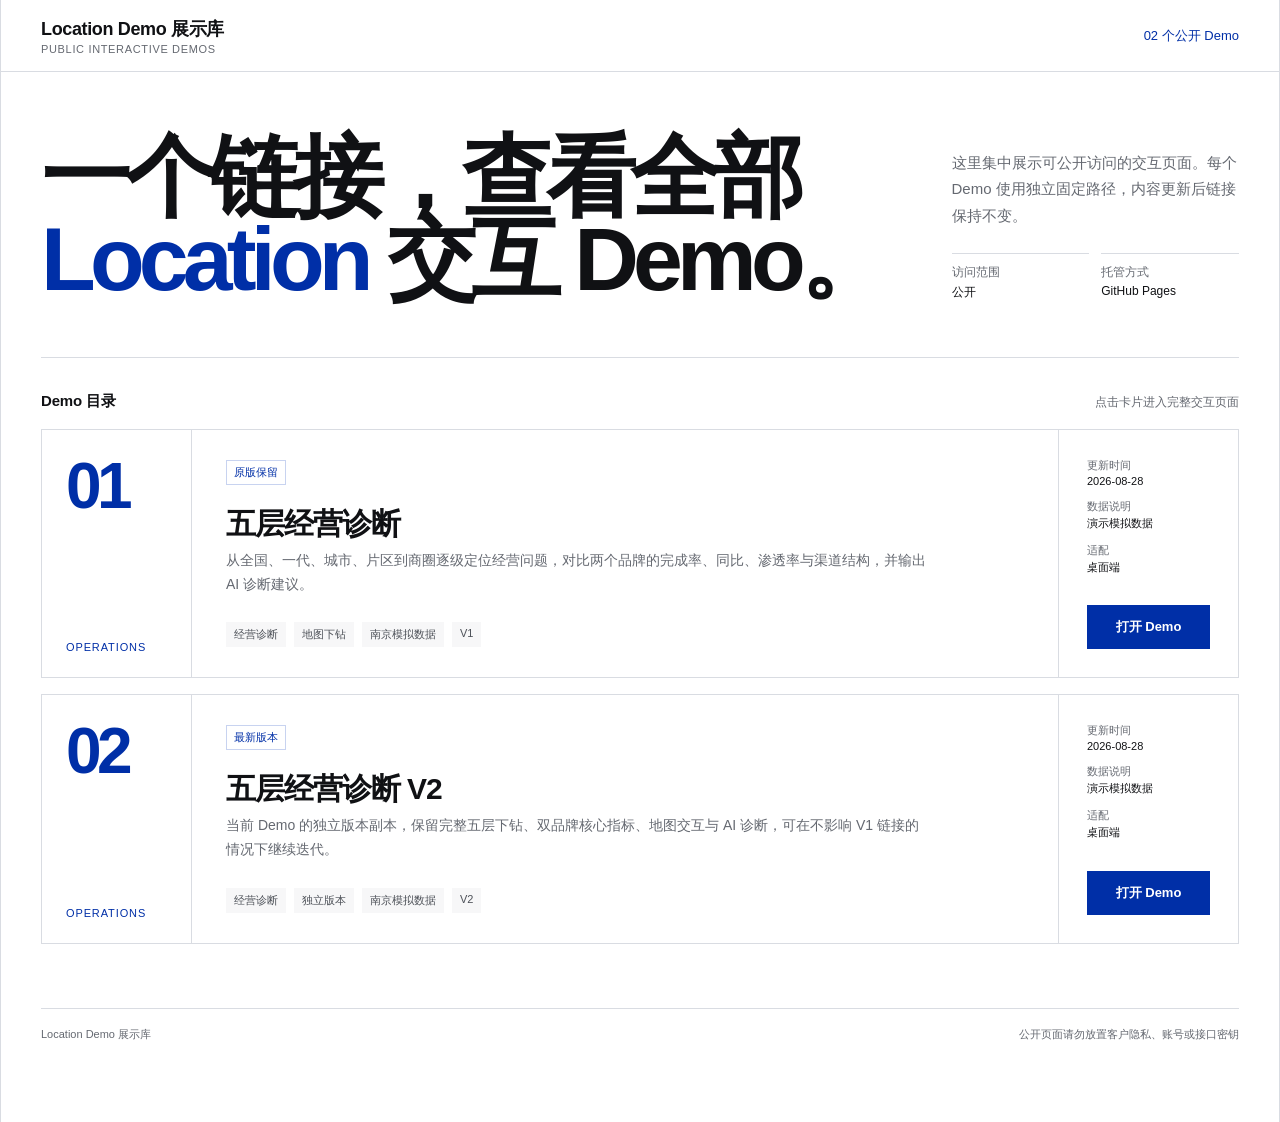
==== commit e39c6a73: "Update demo count and restructure demo cards" ====
--- a/index.html
+++ b/index.html
@@ -28,6 +28,7 @@
     .section-head { display:flex; justify-content:space-between; align-items:end; gap:20px; padding:34px 0 18px; }
     h2 { margin:0; font-size:15px; letter-spacing:-.01em; }
     .section-head p { margin:0; color:var(--muted); font-size:12px; }
+    .demo-list { display:grid; gap:16px; }
     .demo-card { display:grid; grid-template-columns:150px minmax(0,1fr) 180px; min-height:248px; border:1px solid var(--line); background:var(--paper); transition:transform .18s ease-out, box-shadow .18s ease-out, border-color .18s ease-out; }
     .demo-card:hover { transform:translateY(-3px); border-color:#b8c5ea; box-shadow:0 18px 40px rgba(10,35,92,.10); }
     .folio { display:flex; flex-direction:column; justify-content:space-between; padding:24px; border-right:1px solid var(--line); color:var(--blue); }
@@ -65,7 +66,7 @@
   <div class="shell">
     <header>
       <div class="brand">Location Demo 展示库<small>PUBLIC INTERACTIVE DEMOS</small></div>
-      <div class="count">01 个公开 Demo</div>
+      <div class="count">02 个公开 Demo</div>
     </header>
     <main>
       <section class="intro">
@@ -76,19 +77,34 @@
         </div>
       </section>
       <div class="section-head"><h2>Demo 目录</h2><p>点击卡片进入完整交互页面</p></div>
-      <article class="demo-card">
-        <div class="folio"><strong>01</strong><span>OPERATIONS</span></div>
-        <div class="demo-main">
-          <span class="badge">可演示</span>
-          <h3>五层经营诊断</h3>
-          <p>从全国、一代、城市、片区到商圈逐级定位经营问题，对比两个品牌的完成率、同比、渗透率与渠道结构，并输出 AI 诊断建议。</p>
-          <div class="tags"><span>经营诊断</span><span>地图下钻</span><span>南京模拟数据</span><span>离线资源</span></div>
-        </div>
-        <div class="demo-action">
-          <dl><dt>更新时间</dt><dd>2026-08-28</dd><dt>数据说明</dt><dd>演示模拟数据</dd><dt>适配</dt><dd>桌面端</dd></dl>
-          <a class="open-link" href="./demos/operation-diagnostic/">打开 Demo</a>
-        </div>
-      </article>
+      <div class="demo-list">
+        <article class="demo-card">
+          <div class="folio"><strong>01</strong><span>OPERATIONS</span></div>
+          <div class="demo-main">
+            <span class="badge">原版保留</span>
+            <h3>五层经营诊断</h3>
+            <p>从全国、一代、城市、片区到商圈逐级定位经营问题，对比两个品牌的完成率、同比、渗透率与渠道结构，并输出 AI 诊断建议。</p>
+            <div class="tags"><span>经营诊断</span><span>地图下钻</span><span>南京模拟数据</span><span>V1</span></div>
+          </div>
+          <div class="demo-action">
+            <dl><dt>更新时间</dt><dd>2026-08-28</dd><dt>数据说明</dt><dd>演示模拟数据</dd><dt>适配</dt><dd>桌面端</dd></dl>
+            <a class="open-link" href="./demos/operation-diagnostic/">打开 Demo</a>
+          </div>
+        </article>
+        <article class="demo-card">
+          <div class="folio"><strong>02</strong><span>OPERATIONS</span></div>
+          <div class="demo-main">
+            <span class="badge">最新版本</span>
+            <h3>五层经营诊断 V2</h3>
+            <p>当前 Demo 的独立版本副本，保留完整五层下钻、双品牌核心指标、地图交互与 AI 诊断，可在不影响 V1 链接的情况下继续迭代。</p>
+            <div class="tags"><span>经营诊断</span><span>独立版本</span><span>南京模拟数据</span><span>V2</span></div>
+          </div>
+          <div class="demo-action">
+            <dl><dt>更新时间</dt><dd>2026-08-28</dd><dt>数据说明</dt><dd>演示模拟数据</dd><dt>适配</dt><dd>桌面端</dd></dl>
+            <a class="open-link" href="./demos/operation-diagnostic-v2/">打开 Demo</a>
+          </div>
+        </article>
+      </div>
       <footer><span>Location Demo 展示库</span><span>公开页面请勿放置客户隐私、账号或接口密钥</span></footer>
     </main>
   </div>
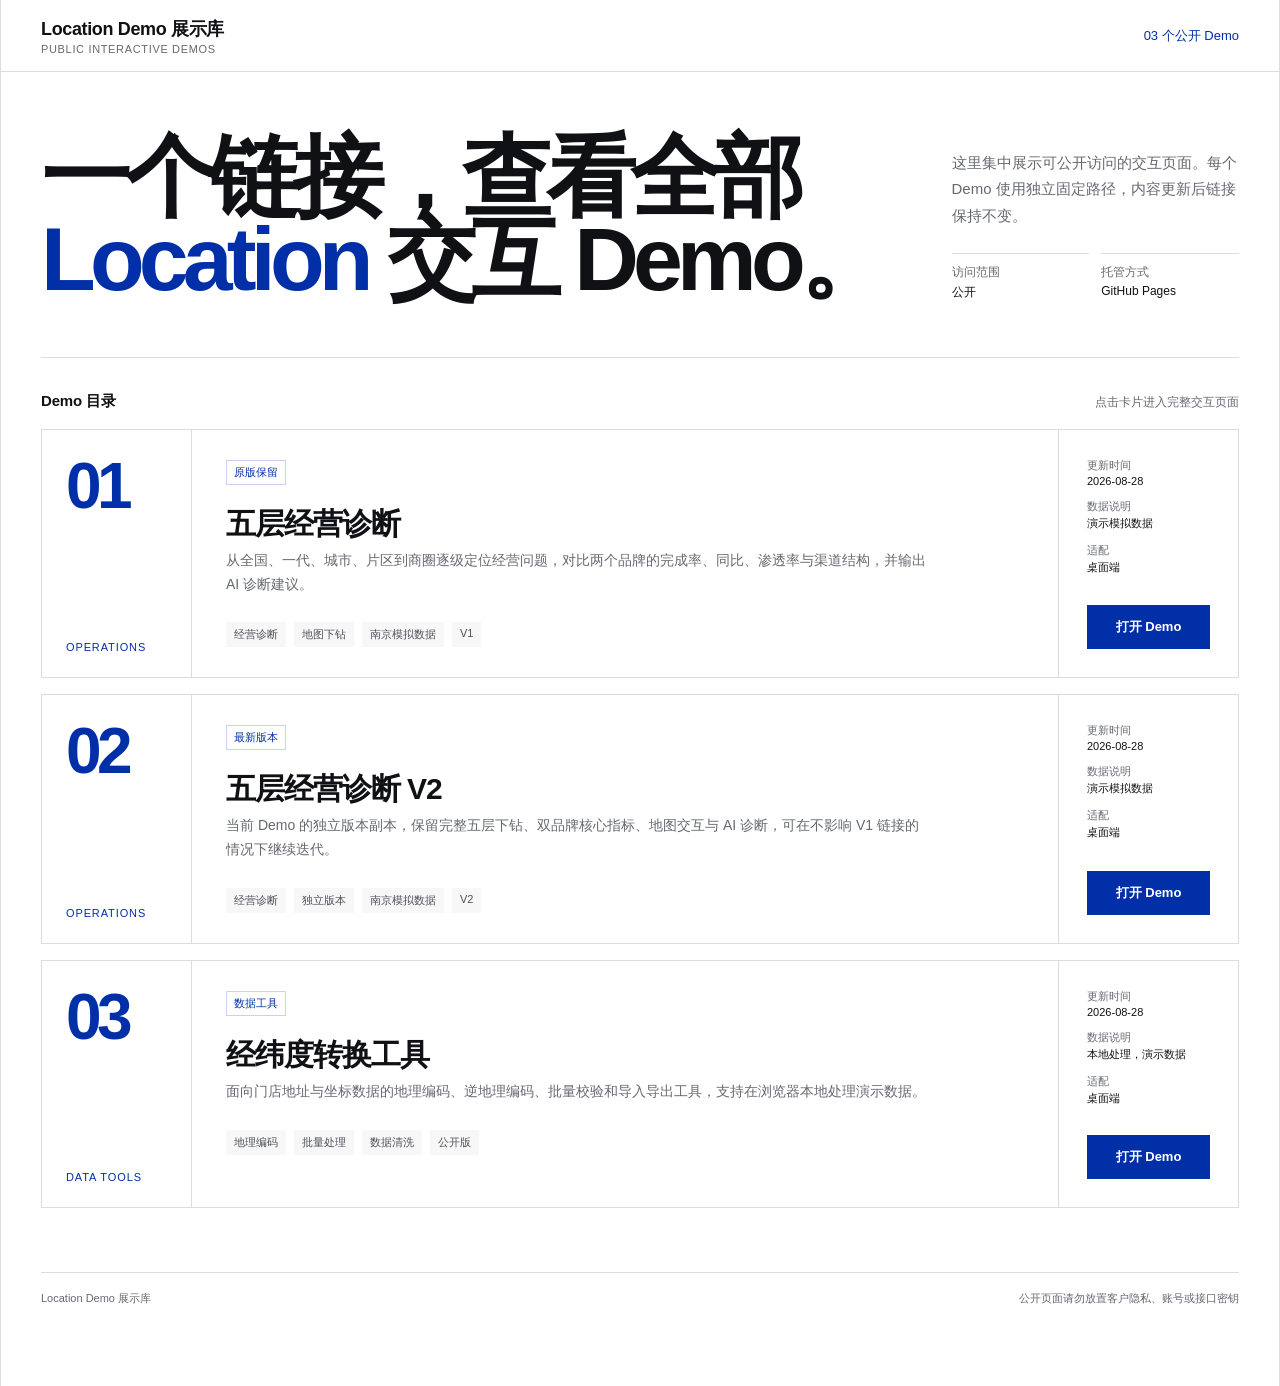
==== commit 2f498bbf: "Add coordinate converter to demo index" ====
--- a/index.html
+++ b/index.html
@@ -66,7 +66,7 @@
   <div class="shell">
     <header>
       <div class="brand">Location Demo 展示库<small>PUBLIC INTERACTIVE DEMOS</small></div>
-      <div class="count">02 个公开 Demo</div>
+      <div class="count">03 个公开 Demo</div>
     </header>
     <main>
       <section class="intro">
@@ -104,6 +104,19 @@
             <a class="open-link" href="./demos/operation-diagnostic-v2/">打开 Demo</a>
           </div>
         </article>
+        <article class="demo-card">
+          <div class="folio"><strong>03</strong><span>DATA TOOLS</span></div>
+          <div class="demo-main">
+            <span class="badge">数据工具</span>
+            <h3>经纬度转换工具</h3>
+            <p>面向门店地址与坐标数据的地理编码、逆地理编码、批量校验和导入导出工具，支持在浏览器本地处理演示数据。</p>
+            <div class="tags"><span>地理编码</span><span>批量处理</span><span>数据清洗</span><span>公开版</span></div>
+          </div>
+          <div class="demo-action">
+            <dl><dt>更新时间</dt><dd>2026-08-28</dd><dt>数据说明</dt><dd>本地处理，演示数据</dd><dt>适配</dt><dd>桌面端</dd></dl>
+            <a class="open-link" href="./demos/coordinate-converter/">打开 Demo</a>
+          </div>
+        </article>
       </div>
       <footer><span>Location Demo 展示库</span><span>公开页面请勿放置客户隐私、账号或接口密钥</span></footer>
     </main>
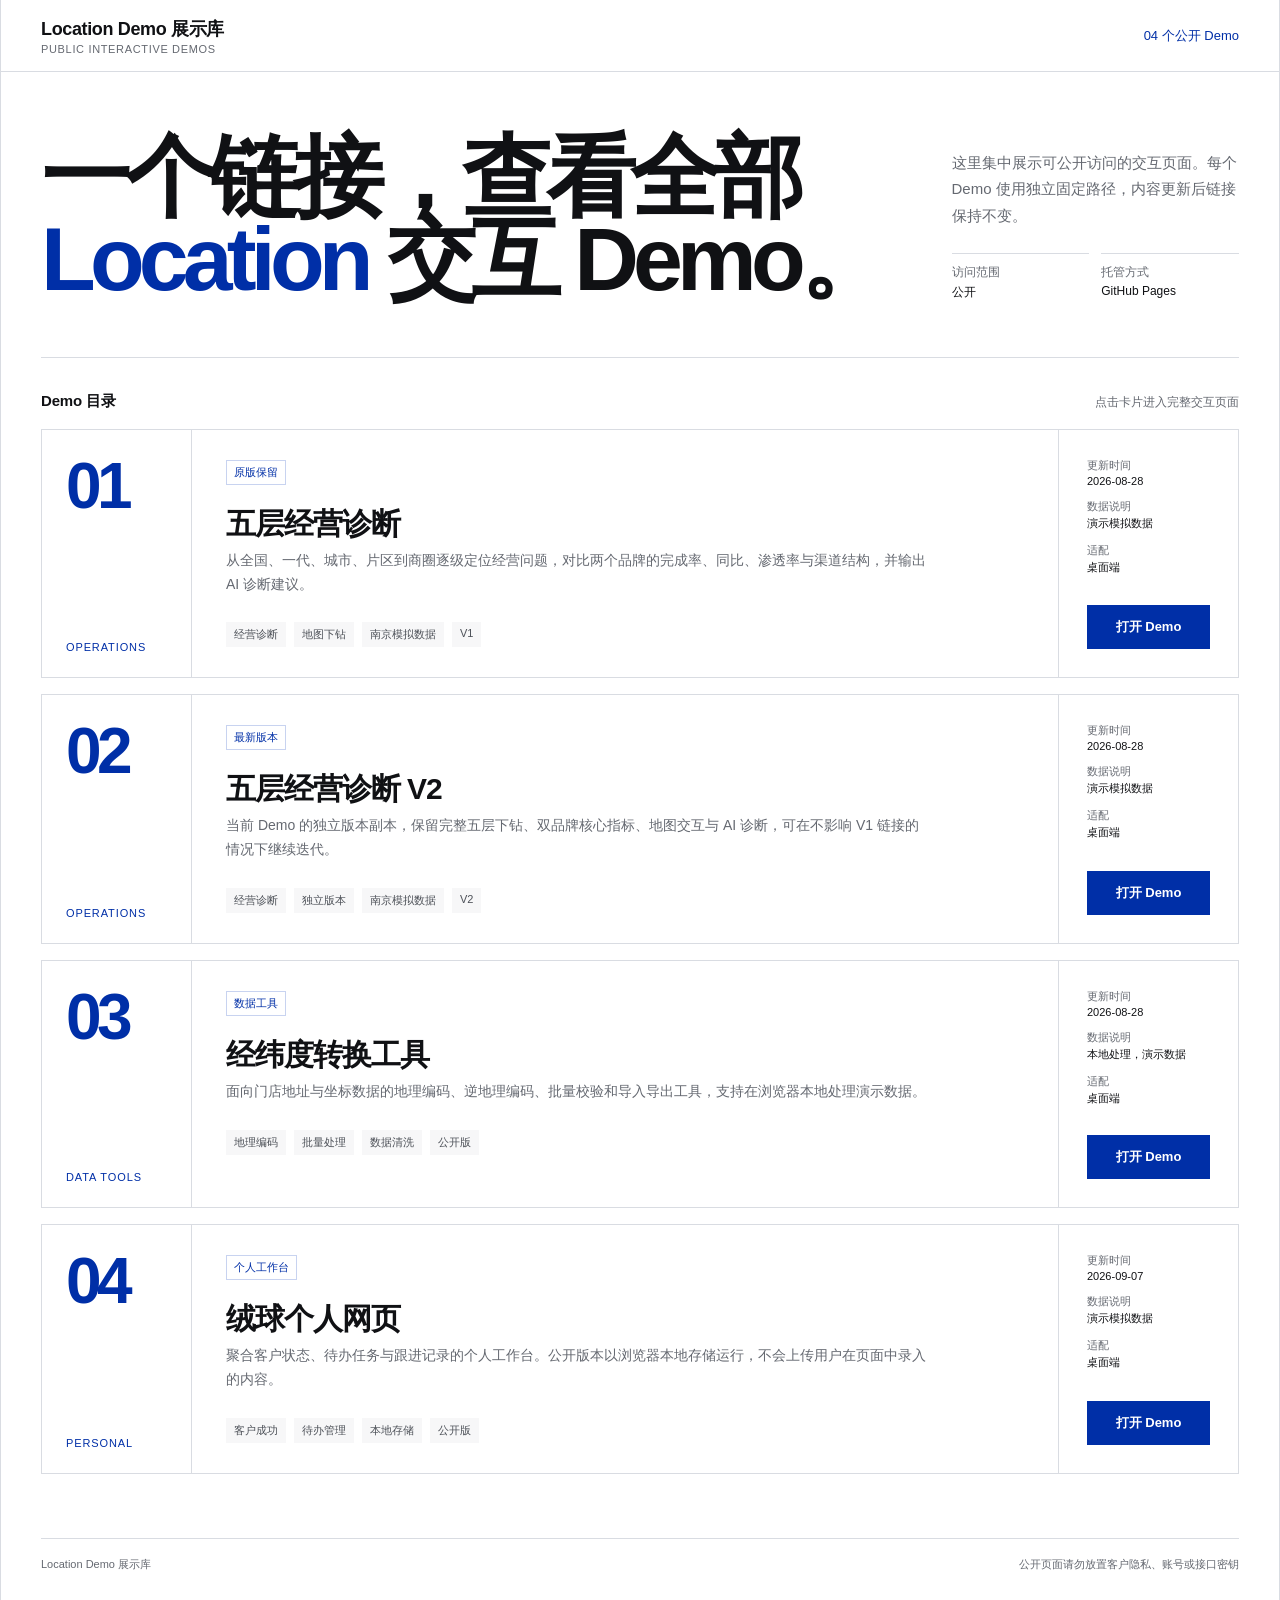
==== commit eeb683d5: "Add Rongqiu personal workboard demo" ====
--- a/index.html
+++ b/index.html
@@ -66,7 +66,7 @@
   <div class="shell">
     <header>
       <div class="brand">Location Demo 展示库<small>PUBLIC INTERACTIVE DEMOS</small></div>
-      <div class="count">03 个公开 Demo</div>
+      <div class="count">04 个公开 Demo</div>
     </header>
     <main>
       <section class="intro">
@@ -117,6 +117,19 @@
             <a class="open-link" href="./demos/coordinate-converter/">打开 Demo</a>
           </div>
         </article>
+        <article class="demo-card">
+          <div class="folio"><strong>04</strong><span>PERSONAL</span></div>
+          <div class="demo-main">
+            <span class="badge">个人工作台</span>
+            <h3>绒球个人网页</h3>
+            <p>聚合客户状态、待办任务与跟进记录的个人工作台。公开版本以浏览器本地存储运行，不会上传用户在页面中录入的内容。</p>
+            <div class="tags"><span>客户成功</span><span>待办管理</span><span>本地存储</span><span>公开版</span></div>
+          </div>
+          <div class="demo-action">
+            <dl><dt>更新时间</dt><dd>2026-09-07</dd><dt>数据说明</dt><dd>演示模拟数据</dd><dt>适配</dt><dd>桌面端</dd></dl>
+            <a class="open-link" href="./demos/rongqiu-personal-web/">打开 Demo</a>
+          </div>
+        </article>
       </div>
       <footer><span>Location Demo 展示库</span><span>公开页面请勿放置客户隐私、账号或接口密钥</span></footer>
     </main>
